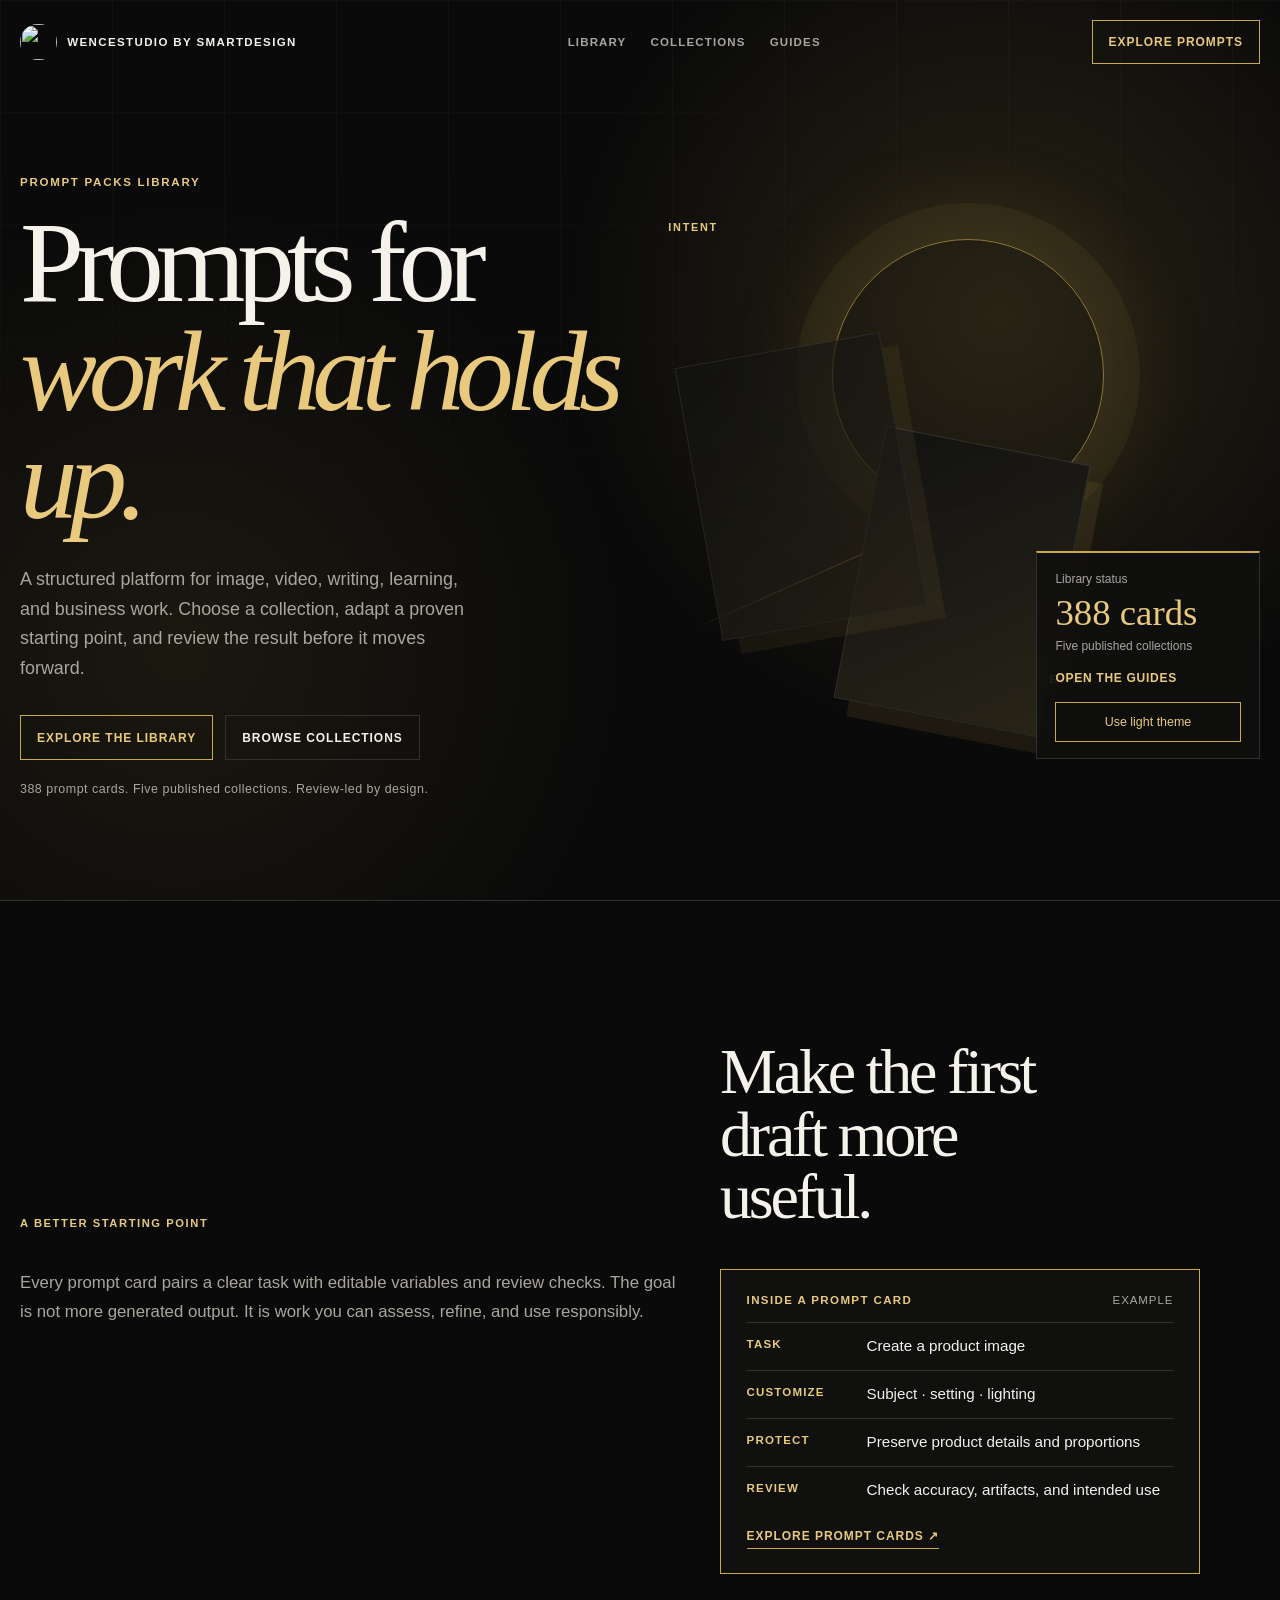
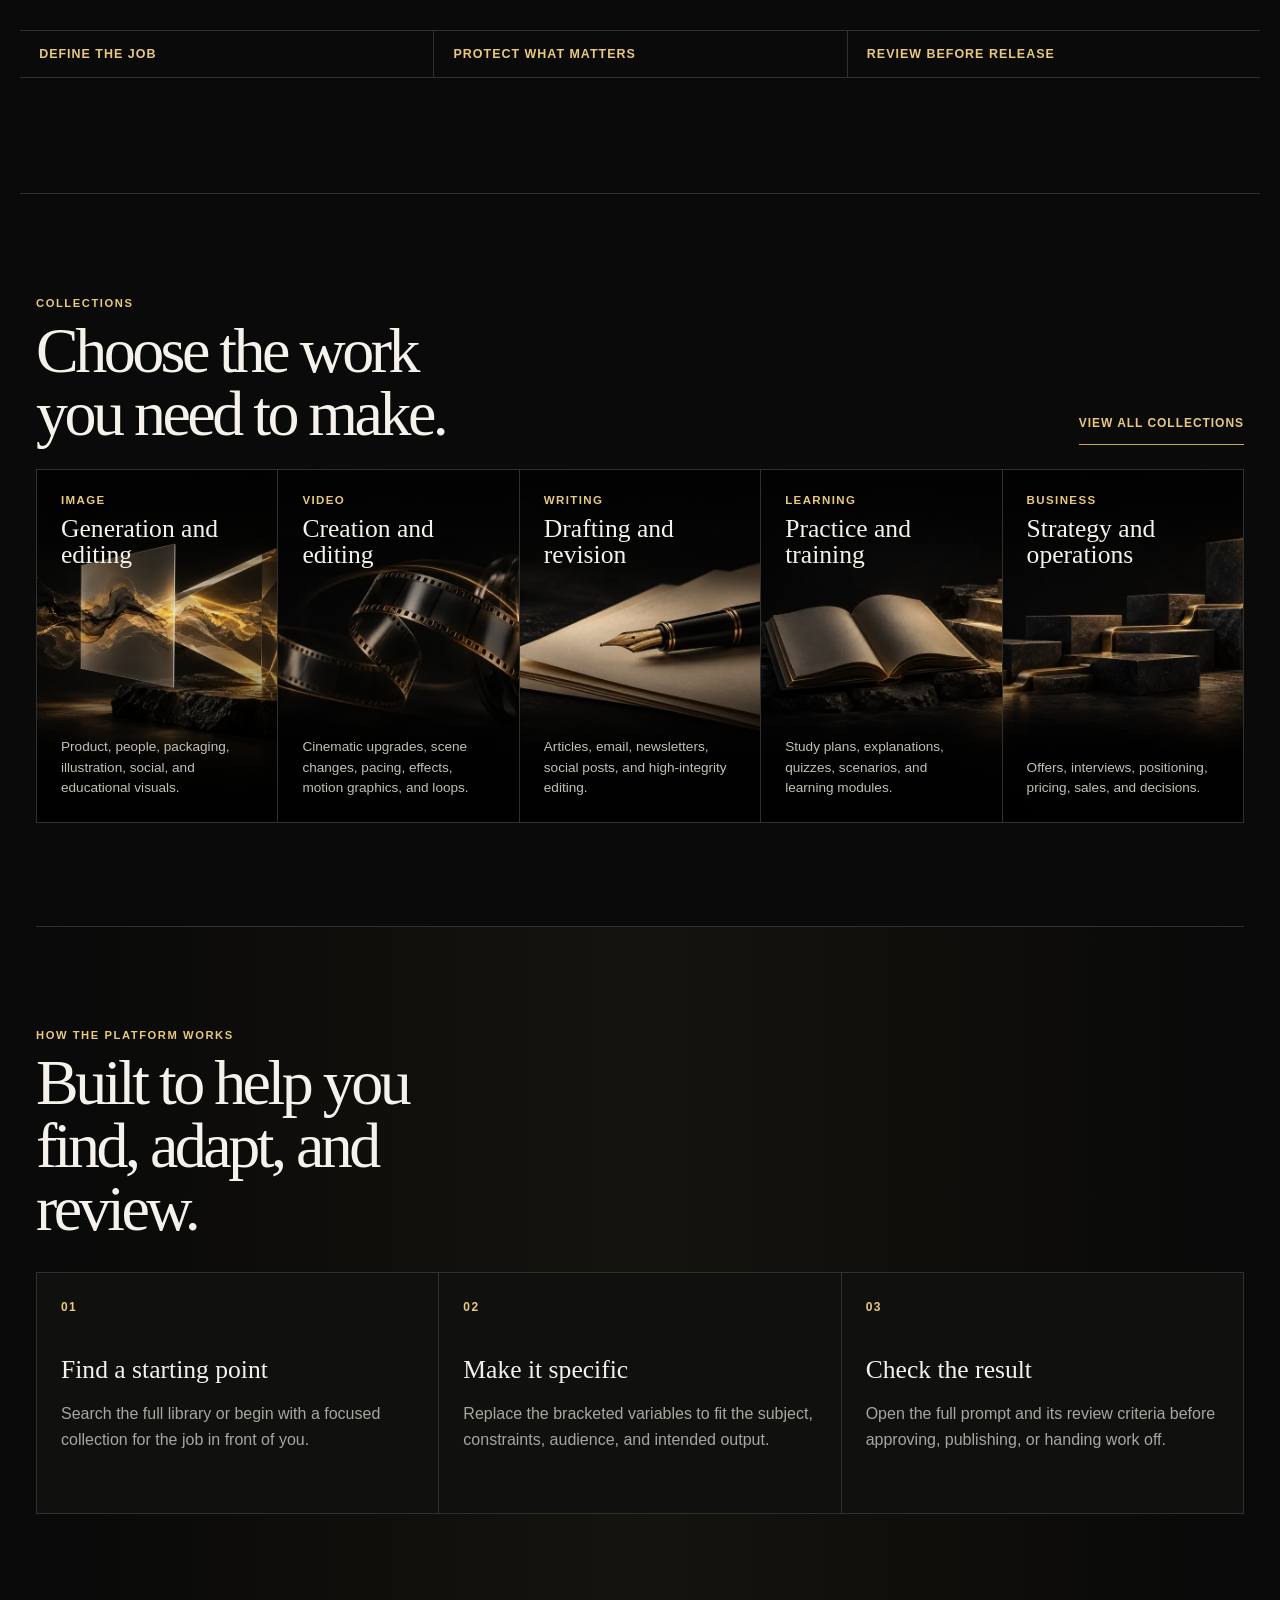
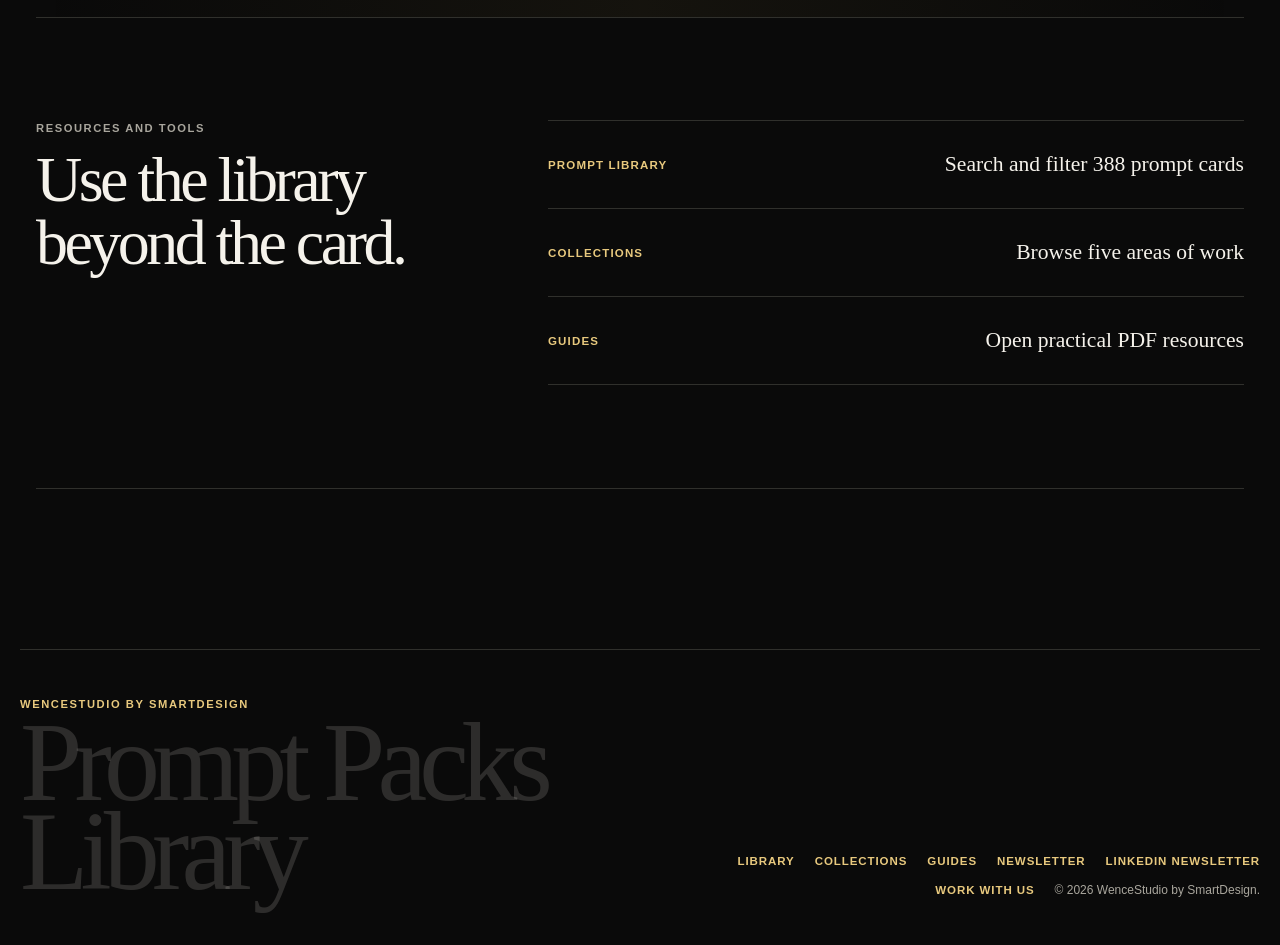
==== site/index.html @ 8d49963c "Add compact 'Inside a prompt card' preview to the homepage intro Co-Authored-By: Claude Sonnet 5.5 <" ====
<!doctype html>
<html lang="en">
  <head>
    <meta charset="utf-8">
    <meta name="viewport" content="width=device-width, initial-scale=1">
    <meta name="description" content="A structured, review-led prompt library for image, video, writing, learning, and business work.">
    <meta property="og:title" content="Prompt Packs Library | WenceStudio by SmartDesign">
    <meta property="og:description" content="A structured, review-led prompt library for image, video, writing, learning, and business work.">
    <meta property="og:image" content="https://wence412.github.io/Prompt-Packs-library/assets/images/wencestudio-logo.png">
    <meta property="og:type" content="website">
    <meta property="og:url" content="https://wence412.github.io/Prompt-Packs-library/">
    <title>Prompt Packs Library | WenceStudio by SmartDesign</title>
    <link rel="icon" type="image/png" href="assets/images/wencestudio-logo.png">
    <link rel="apple-touch-icon" href="assets/images/wencestudio-logo.png">
    <link rel="stylesheet" href="styles.css?v=20261023-card-preview">
  </head>
  <body class="landing-page">
    <a class="skip-link" href="#overview">Skip to platform overview</a>
    <header class="landing-header">
      <nav class="landing-nav" aria-label="Primary navigation">
        <a class="landing-brand" href="./"><img class="brand-logo" src="assets/images/wencestudio-logo.png" width="640" height="640" alt=""><span>WenceStudio by SmartDesign</span></a>
        <div class="landing-nav-links"><a href="library/">Library</a><a href="collections/">Collections</a><a href="guides/">Guides</a></div>
        <a class="landing-nav-cta" href="library/">Explore prompts</a>
      </nav>
      <div class="landing-hero">
        <div class="landing-hero-copy reveal">
          <p class="hero-kicker">Prompt Packs Library</p>
          <h1>Prompts for<br><em>work that holds up.</em></h1>
          <p class="lede">A structured platform for image, video, writing, learning, and business work. Choose a collection, adapt a proven starting point, and review the result before it moves forward.</p>
          <div class="landing-actions"><a class="landing-primary" href="library/">Explore the library</a><a class="landing-secondary" href="collections/">Browse collections</a></div>
          <p class="landing-proof">388 prompt cards. Five published collections. Review-led by design.</p>
        </div>
        <aside class="release-note landing-status reveal" aria-label="Library status"><span>Library status</span><strong>388 cards</strong><small>Five published collections</small><a class="landing-status-link" href="guides/">Open the guides</a><button class="theme-toggle" id="theme-toggle" type="button" aria-pressed="false">Use light theme</button></aside>
        <div class="landing-art" aria-hidden="true"><span class="art-label art-label-one">Intent</span><span class="art-label art-label-two">Review</span><span class="art-line"></span><span class="art-orb"></span><span class="art-card art-card-one"></span><span class="art-card art-card-two"></span></div>
      </div>
    </header>
    <main id="overview">
      <section class="landing-intro reveal" aria-labelledby="intro-heading"><p class="eyebrow">A better starting point</p><h2 id="intro-heading">Make the first draft more useful.</h2><p>Every prompt card pairs a clear task with editable variables and review checks. The goal is not more generated output. It is work you can assess, refine, and use responsibly.</p><aside class="prompt-card-preview" aria-label="Inside a prompt card, illustrative example"><p class="prompt-card-preview-label">Inside a prompt card <span>Example</span></p><dl><div><dt>Task</dt><dd>Create a product image</dd></div><div><dt>Customize</dt><dd>Subject · setting · lighting</dd></div><div><dt>Protect</dt><dd>Preserve product details and proportions</dd></div><div><dt>Review</dt><dd>Check accuracy, artifacts, and intended use</dd></div></dl><a class="text-link" href="library/">Explore prompt cards <span aria-hidden="true">↗</span></a></aside><ul class="landing-principles"><li>Define the job</li><li>Protect what matters</li><li>Review before release</li></ul></section>
      <section class="platform-section reveal" aria-labelledby="categories-heading"><div class="section-heading"><div><p class="eyebrow">Collections</p><h2 id="categories-heading">Choose the work you need to make.</h2></div><a class="text-link" href="collections/">View all collections</a></div><div class="domain-grid platform-domain-grid"><a class="domain-card has-photo photo-image" href="image/"><span>Image</span><strong>Generation and editing</strong><small>Product, people, packaging, illustration, social, and educational visuals.</small></a><a class="domain-card has-photo photo-video" href="video/"><span>Video</span><strong>Creation and editing</strong><small>Cinematic upgrades, scene changes, pacing, effects, motion graphics, and loops.</small></a><a class="domain-card has-photo photo-writing" href="writing/"><span>Writing</span><strong>Drafting and revision</strong><small>Articles, email, newsletters, social posts, and high-integrity editing.</small></a><a class="domain-card has-photo photo-learning" href="learning/"><span>Learning</span><strong>Practice and training</strong><small>Study plans, explanations, quizzes, scenarios, and learning modules.</small></a><a class="domain-card has-photo photo-business" href="business/"><span>Business</span><strong>Strategy and operations</strong><small>Offers, interviews, positioning, pricing, sales, and decisions.</small></a></div></section>
      <section class="platform-section platform-features reveal" aria-labelledby="features-heading"><p class="eyebrow">How the platform works</p><h2 id="features-heading">Built to help you find, adapt, and review.</h2><div class="platform-feature-grid"><article><span>01</span><h3>Find a starting point</h3><p>Search the full library or begin with a focused collection for the job in front of you.</p></article><article><span>02</span><h3>Make it specific</h3><p>Replace the bracketed variables to fit the subject, constraints, audience, and intended output.</p></article><article><span>03</span><h3>Check the result</h3><p>Open the full prompt and its review criteria before approving, publishing, or handing work off.</p></article></div></section>
      <section class="platform-section platform-tools reveal" aria-labelledby="tools-heading"><div><p class="eyebrow">Resources and tools</p><h2 id="tools-heading">Use the library beyond the card.</h2></div><div class="platform-tool-list"><a href="library/"><span>Prompt library</span><strong>Search and filter 388 prompt cards</strong></a><a href="collections/"><span>Collections</span><strong>Browse five areas of work</strong></a><a href="guides/"><span>Guides</span><strong>Open practical PDF resources</strong></a></div></section>
    </main>
    <footer class="landing-footer"><div><p class="eyebrow">WenceStudio by SmartDesign</p><h2>Prompt Packs Library</h2></div><div class="footer-links"><a href="library/">Library</a><a href="collections/">Collections</a><a href="guides/">Guides</a><a href="https://wencestudiochronicle.substack.com" target="_blank" rel="noopener">Newsletter</a><a href="https://www.linkedin.com/newsletters/wencestudio-chronicle-7396642749267140609/" target="_blank" rel="noopener">LinkedIn newsletter</a><a href="mailto:hello@wencestudio.com">Work with us</a><p>© 2026 WenceStudio by SmartDesign.</p></div></footer>
    <script src="landing.js?v=20261017-theme"></script>
  </body>
</html>
---- site/styles.css ----
:root {
  --ink: #0a0a0a;
  --surface: #121212;
  --line: #30302c;
  --paper: #f5f2eb;
  --muted: #a9a69d;
  --gold: #c9a84c;
  --gold-soft: #e8c97e;
  --serif: Georgia, 'Times New Roman', serif;
  --sans: Arial, Helvetica, sans-serif;
  --card: #10100f;
  --focus: #f6d98d;
}

body[data-theme='light'] {
  --ink: #f5f2eb;
  --surface: #ffffff;
  --card: #ffffff;
  --line: #cec9bd;
  --paper: #171714;
  --muted: #5f5c55;
  --gold: #8d6813;
  --gold-soft: #71510c;
  --focus: #7b5700;
}

* { box-sizing: border-box; }
html { scroll-behavior: smooth; }
body { margin: 0; background: var(--ink); color: var(--paper); font-family: var(--sans); transition: background .2s ease, color .2s ease; }
body::before { content: ''; position: fixed; inset: 0; pointer-events: none; opacity: .2; background-image: radial-gradient(circle at 20% 10%, #3a321d 0, transparent 26rem), radial-gradient(circle at 80% 80%, #1e1d19 0, transparent 32rem); }
body[data-theme='light']::before { opacity: .08; background-image: radial-gradient(circle at 20% 10%, #d7b75f 0, transparent 26rem), radial-gradient(circle at 80% 80%, #aaa391 0, transparent 32rem); }
.skip-link { position: absolute; left: 1rem; top: -4rem; z-index: 2; background: var(--gold); color: var(--ink); padding: .75rem 1rem; }
.skip-link:focus { top: 1rem; }
.site-header, main { position: relative; width: min(1240px, calc(100% - 2rem)); margin: auto; }
.site-header { padding: clamp(2rem, 4vw, 4.5rem) 0 3rem; border-bottom: 1px solid var(--line); }
.eyebrow, .card-meta, label span { margin: 0; color: var(--gold-soft); font-size: .7rem; font-weight: 700; letter-spacing: .14em; text-transform: uppercase; }
.brand-lockup { display: flex; align-items: center; gap: .75rem; margin-bottom: 1.5rem; }
.library-nav { display: flex; flex-wrap: wrap; gap: .35rem .85rem; margin: 0 0 clamp(2.5rem, 5vw, 4rem); padding-bottom: .75rem; border-bottom: 1px solid var(--line); }
.library-nav a, .library-nav span { min-height: 2.25rem; display: inline-flex; align-items: center; padding: .35rem 0; color: var(--muted); font-size: .72rem; font-weight: 700; letter-spacing: .1em; text-decoration: none; text-transform: uppercase; }
.library-nav a { color: var(--gold-soft); border-bottom: 1px solid transparent; }
.library-nav a:hover, .library-nav a[aria-current='page'] { border-color: var(--gold); color: var(--paper); }
.library-nav span { opacity: .65; }
.brand-logo { display: block; width: 3rem; height: 3rem; border-radius: 50%; object-fit: cover; flex: 0 0 auto; }
.site-header > .eyebrow { margin-bottom: 1.5rem; }
.hero { display: grid; grid-template-columns: minmax(0, 1fr) minmax(13rem, 14rem); gap: clamp(2rem, 5vw, 5rem); align-items: end; }
.hero-content { max-width: 59rem; }
.hero-kicker { margin: 0 0 1.25rem; color: var(--gold-soft); font-size: .72rem; font-weight: 700; letter-spacing: .15em; text-transform: uppercase; }
.hero-title { max-width: 100%; margin: 0 0 clamp(1.5rem, 2.5vw, 2.25rem); padding-bottom: .14em; font-family: var(--serif); font-size: clamp(3rem, 7vw, 6.5rem); font-weight: 400; letter-spacing: -.065em; line-height: 1.05; text-wrap: balance; }
.hero-title em { color: var(--gold-soft); font-style: italic; }
.hero-title--video em { display: block; }
.hero-links { display: flex; flex-wrap: wrap; align-items: center; gap: .45rem 1rem; max-width: 60rem; }
.hero-link-item { display: flex; align-items: center; min-width: 0; }
.hero-link-item + .hero-link-item::before { width: 1px; height: 1rem; margin-right: 1rem; background: var(--line); content: ''; flex: 0 0 1px; }
.hero-links a { display: inline-flex; min-height: 2.75rem; align-items: center; border-bottom: 1px solid var(--gold); color: var(--gold-soft); font-size: .8rem; font-weight: 700; letter-spacing: .08em; line-height: 1.5; padding: .5rem 0; text-decoration: none; text-transform: uppercase; text-underline-offset: 4px; transition: border-color .2s ease, color .2s ease; }
.hero-links a:hover { border-color: var(--focus); color: var(--focus); }
.hero-links a:focus-visible { outline: 2px solid var(--focus); outline-offset: 4px; }
.lede { max-width: 60ch; margin: 1.5rem 0 0; color: var(--muted); font-size: 1rem; line-height: 1.65; }
.release-note { align-self: end; border: 1px solid var(--line); border-top: 2px solid var(--gold); padding: 1.1rem 1.15rem 1rem; background: color-mix(in srgb, var(--card) 92%, transparent); }
.release-note span, .release-note small { display: block; color: var(--muted); font-size: .75rem; line-height: 1.4; }
.release-note strong { display: block; margin: .25rem 0; color: var(--gold-soft); font-family: var(--serif); font-size: 2.3rem; font-weight: 400; }
.theme-toggle { width: 100%; min-height: 2.5rem; margin-top: 1rem; border-color: var(--gold); color: var(--gold-soft); font-size: .78rem; }
main { padding: clamp(2.25rem, 5vw, 4rem) 0 5rem; }
.library-directory { border-bottom: 1px solid var(--line); padding-bottom: 2.25rem; margin-bottom: 2.25rem; }
.library-directory h2 { margin: .75rem 0 1.35rem; font-family: var(--serif); font-size: clamp(2rem, 4vw, 3rem); font-weight: 400; }
.domain-grid { display: grid; grid-template-columns: repeat(3, minmax(0, 1fr)); gap: 1px; background: var(--line); border: 1px solid var(--line); }
.domain-card { min-height: 13rem; display: flex; flex-direction: column; gap: .6rem; padding: 1.25rem; background: var(--card); color: var(--paper); text-decoration: none; transition: background .2s ease, transform .2s ease; }
.domain-card:hover { background: var(--surface); transform: translateY(-2px); }
.domain-card span { color: var(--gold-soft); font-size: .72rem; font-weight: 700; letter-spacing: .12em; text-transform: uppercase; }
.domain-card strong { font-family: var(--serif); font-size: 1.6rem; font-weight: 400; line-height: 1; }
.domain-card small { margin-top: auto; color: var(--muted); font-size: .85rem; line-height: 1.5; }
.domain-card.is-planned { opacity: .72; }
.controls { display: grid; grid-template-columns: minmax(14rem, 2fr) minmax(10rem, 1fr) minmax(8rem, 1fr) minmax(10rem, 1fr) auto; gap: .85rem; align-items: end; padding: 1rem; border: 1px solid var(--line); background: color-mix(in srgb, var(--surface) 72%, transparent); }
label { display: grid; gap: .5rem; }
label[hidden] { display: none; }
input, select, button { min-height: 2.8rem; border: 1px solid var(--line); border-radius: 0; font: inherit; }
input, select { width: 100%; background: var(--surface); color: var(--paper); padding: .6rem .75rem; }
input:focus-visible, select:focus-visible, button:focus-visible { outline: 3px solid var(--focus); outline-offset: 2px; }
button { padding: .6rem 1rem; background: transparent; color: var(--paper); cursor: pointer; transition: transform .2s ease, background .2s ease; }
button:hover { background: var(--gold); color: var(--ink); transform: translateY(-2px); }
button:active { transform: translateY(0) scale(.98); }
.library-head { display: flex; justify-content: space-between; gap: 2rem; align-items: baseline; margin: clamp(2.5rem, 5vw, 4.5rem) 0 1.25rem; padding-bottom: 1rem; border-bottom: 1px solid var(--line); }
.library-head p { margin: 0; }
#result-summary { font-family: var(--serif); font-size: 1.5rem; }
.review-note { max-width: 48ch; color: var(--muted); font-size: .86rem; line-height: 1.5; }
.cards { display: grid; grid-template-columns: repeat(auto-fit, minmax(min(100%, 21rem), 1fr)); gap: 1px; background: var(--line); border: 1px solid var(--line); }
.card { display: flex; min-height: 24rem; flex-direction: column; padding: 1.35rem; background: var(--card); transition: background .2s ease, transform .2s ease, box-shadow .2s ease; }
.card:hover { background: var(--surface); transform: translateY(-3px); box-shadow: 0 1rem 2rem rgba(0, 0, 0, .12); }
.card-header { padding-bottom: 1.15rem; border-bottom: 1px solid var(--line); }
.card-meta { display: flex; justify-content: space-between; gap: 1rem; }
.card-operation { color: var(--muted); }
.card h2 { margin: .85rem 0 0; font-family: var(--serif); font-size: clamp(1.65rem, 2.2vw, 2rem); font-weight: 400; letter-spacing: -.04em; line-height: 1.02; }
.card-collection { margin: 1.25rem 0 0; color: var(--gold-soft); font-size: .72rem; font-weight: 700; letter-spacing: .08em; text-transform: uppercase; }
.card-prompt { display: -webkit-box; overflow: hidden; margin: 1.25rem 0 1.5rem; color: var(--muted); font-size: .9rem; line-height: 1.6; -webkit-box-orient: vertical; -webkit-line-clamp: 5; }
.card-footer { display: flex; justify-content: space-between; gap: .75rem; align-items: center; margin-top: auto; padding-top: 1rem; border-top: 1px solid var(--line); }
.card-output { color: var(--muted); font-size: .72rem; }
.copy { min-height: 2.45rem; border-color: #65552c; color: var(--gold-soft); font-size: .78rem; font-weight: 700; letter-spacing: .04em; }
.empty { border: 1px solid var(--line); padding: 4rem 1rem; text-align: center; }
.empty p { font-family: var(--serif); font-size: 1.6rem; }
.toast { position: fixed; right: 1rem; bottom: 1rem; margin: 0; padding: .7rem .9rem; background: var(--paper); color: var(--ink); opacity: 0; transform: translateY(1rem); transition: opacity .2s, transform .2s; }
.toast.visible { opacity: 1; transform: translateY(0); }
details { margin-top: 1rem; color: var(--muted); font-size: .85rem; }
summary { cursor: pointer; color: var(--gold-soft); padding: .75rem 0 .1rem; font-weight: 700; }
details[open] { padding: .25rem .85rem .85rem; border: 1px solid var(--line); background: var(--surface); }
details[open] summary { padding-top: .35rem; }
summary:focus-visible, a:focus-visible { outline: 2px solid var(--gold-soft); outline-offset: 3px; }
details pre { white-space: pre-wrap; overflow-wrap: anywhere; font-size: .75rem; }
details button { display: block; margin: .5rem 0; }
a { color: var(--gold-soft); }
@media (max-width: 720px) { .site-header { padding-top: 2rem; } .hero, .controls, .domain-grid { grid-template-columns: 1fr; } .hero { gap: 2rem; } .hero-title { max-width: 12ch; } .hero-links { gap: .2rem 1rem; } .hero-link-item + .hero-link-item::before { display: none; } .release-note { max-width: none; } .library-head { display: grid; margin-top: 2.5rem; } .cards { grid-template-columns: 1fr; } .card { min-height: 22rem; } .card-footer { align-items: stretch; flex-direction: column; } .copy { width: 100%; } }

.card-visual { margin: 0 0 1.25rem; }
.card-visual img { display: block; width: 100%; height: 15rem; object-fit: contain; background: var(--surface); border: 1px solid var(--line); }
.card-visual figcaption { margin-top: .65rem; color: var(--muted); font-size: .73rem; line-height: 1.5; }
.card-visual figcaption p { margin: .25rem 0; overflow-wrap: anywhere; }
.card-visual figcaption p:first-child { color: var(--gold-soft); font-weight: 700; }
.card-resource { margin-top: 1.25rem; padding-top: 1rem; border-top: 1px solid var(--line); }
.card-resource h3 { font-size: .95rem; margin: 0 0 .5rem; color: var(--gold-soft); }
.card-resource p { font-size: .8rem; line-height: 1.5; color: var(--muted); }
.resource-button { display: inline-block; padding: .6rem .8rem; border: 1px solid var(--gold); text-decoration: none; font-size: .8rem; }
.resource-download { display: inline-block; margin: .5rem .65rem; font-size: .8rem; }
.resource-button:hover { background: var(--gold); color: var(--ink); }
@media (max-width: 1000px) and (min-width: 721px) { .controls { grid-template-columns: repeat(2, minmax(0, 1fr)); } }

.free-pdfs { margin-bottom: 2.25rem; border-bottom: 1px solid var(--line); padding-bottom: 2rem; }
.free-pdfs > h2 { font-family: var(--serif); font-size: clamp(2rem, 4vw, 3rem); font-weight: 400; margin: .8rem 0; }
.free-pdfs > p:not(.eyebrow) { color: var(--muted); max-width: 65ch; line-height: 1.6; }
.free-pdf-grid { display: grid; grid-template-columns: repeat(auto-fit, minmax(min(100%, 17rem), 1fr)); gap: 1rem; margin-top: 1.5rem; }
.free-pdf-card { border: 1px solid var(--line); padding: 1.25rem; background: var(--ink); }
.free-pdf-card h3 { color: var(--gold-soft); font-size: 1.1rem; margin-top: 0; }
.free-pdf-card p { color: var(--muted); font-size: .9rem; line-height: 1.6; }
.guide-details { margin-top: 1.25rem; border: 1px solid var(--line); padding: 0 1rem; }
.guide-details > summary { min-height: 3.1rem; display: flex; align-items: center; font-weight: 700; }
.guide-details[open] > summary { border-bottom: 1px solid var(--line); }
.more-results { display: flex; justify-content: center; padding-top: 1.5rem; }
.more-results button { min-width: 13rem; border-color: var(--gold); color: var(--gold-soft); }
@media (prefers-reduced-motion: reduce) { *, *::before, *::after { scroll-behavior: auto !important; transition-duration: .01ms !important; animation-duration: .01ms !important; } }

/* Landing page */
.landing-page { overflow-x: hidden; }
.landing-header { position: relative; min-height: 100svh; overflow: hidden; border-bottom: 1px solid var(--line); background: radial-gradient(circle at 78% 35%, color-mix(in srgb, var(--gold) 16%, transparent), transparent 27rem), radial-gradient(circle at 14% 72%, color-mix(in srgb, var(--gold) 9%, transparent), transparent 28rem), var(--ink); }
.landing-header::after { position: absolute; inset: 0; pointer-events: none; opacity: .45; background-image: linear-gradient(90deg, color-mix(in srgb, var(--line) 45%, transparent) 1px, transparent 1px), linear-gradient(color-mix(in srgb, var(--line) 35%, transparent) 1px, transparent 1px); background-size: 7rem 7rem; content: ''; mask-image: linear-gradient(to bottom, #000, transparent 80%); }
.landing-nav { position: fixed; z-index: 5; top: 0; left: 50%; width: min(1240px, calc(100% - 2rem)); min-height: 5.25rem; display: flex; align-items: center; justify-content: space-between; gap: 1rem; transform: translateX(-50%); transition: background .25s ease, border-color .25s ease, min-height .25s ease; }
.landing-nav.is-scrolled { min-height: 4.25rem; padding: 0 1rem; border: 1px solid var(--line); border-top: 0; background: color-mix(in srgb, var(--ink) 92%, transparent); backdrop-filter: blur(16px); }
.landing-brand { display: inline-flex; align-items: center; gap: .65rem; color: var(--paper); font-size: .72rem; font-weight: 700; letter-spacing: .12em; text-decoration: none; text-transform: uppercase; }
.landing-brand .brand-logo { width: 2.3rem; height: 2.3rem; }
.landing-nav-links { display: flex; gap: 1.5rem; }
.landing-nav-links a { color: var(--muted); font-size: .72rem; font-weight: 700; letter-spacing: .1em; text-decoration: none; text-transform: uppercase; }
.landing-nav-links a:hover { color: var(--gold-soft); }
.landing-nav-cta, .landing-primary, .landing-secondary { display: inline-flex; min-height: 2.8rem; align-items: center; justify-content: center; padding: .65rem 1rem; border: 1px solid var(--gold); color: var(--gold-soft); font-size: .75rem; font-weight: 700; letter-spacing: .08em; text-decoration: none; text-transform: uppercase; transition: background .2s ease, color .2s ease, transform .2s ease; }
.landing-nav-cta:hover, .landing-primary:hover { background: var(--gold-soft); color: var(--ink); transform: translateY(-2px); }
.landing-secondary { border-color: var(--line); color: var(--paper); }
.landing-secondary:hover { border-color: var(--gold); color: var(--gold-soft); }
.landing-hero { position: relative; z-index: 1; width: min(1240px, calc(100% - 2rem)); min-height: 100svh; display: grid; grid-template-columns: minmax(0, 1fr) minmax(13rem, 14rem); gap: 2rem; align-items: center; margin: auto; padding: 8.5rem 0 4rem; }
.landing-hero-copy { position: relative; z-index: 1; max-width: 58rem; }
.landing-hero h1 { max-width: 11ch; margin: 0; font-family: var(--serif); font-size: clamp(4rem, 9vw, 8.5rem); font-weight: 400; letter-spacing: -.07em; line-height: .94; text-wrap: balance; }
.landing-hero h1 em { color: var(--gold-soft); font-style: italic; }
.landing-hero .lede { max-width: 47ch; margin-top: 2rem; font-size: clamp(1rem, 1.4vw, 1.15rem); }
.landing-actions { display: flex; flex-wrap: wrap; gap: .75rem; margin-top: 2rem; }
.landing-proof { margin: 1.35rem 0 0; color: var(--muted); font-size: .78rem; letter-spacing: .04em; }
.landing-status { position: relative; z-index: 2; align-self: end; margin-bottom: clamp(1rem, 6vw, 5rem); }
.landing-art { position: absolute; z-index: 0; top: 18%; right: 10%; width: min(42vw, 35rem); height: 66%; pointer-events: none; }
.art-orb { position: absolute; top: 13%; right: 6%; width: min(22vw, 17rem); aspect-ratio: 1; border: 1px solid color-mix(in srgb, var(--gold) 65%, transparent); border-radius: 50%; box-shadow: 0 0 0 2.25rem color-mix(in srgb, var(--gold) 6%, transparent), 0 0 7rem color-mix(in srgb, var(--gold) 18%, transparent); }
.art-card { position: absolute; width: min(17vw, 13rem); aspect-ratio: 3 / 4; border: 1px solid var(--line); background: linear-gradient(145deg, color-mix(in srgb, var(--surface) 95%, transparent), color-mix(in srgb, var(--gold) 13%, var(--card))); box-shadow: 1rem 1rem 0 color-mix(in srgb, var(--gold) 10%, transparent); }
.art-card-one { right: 13%; bottom: 6%; transform: rotate(11deg); }
.art-card-two { right: 43%; bottom: 22%; transform: rotate(-10deg); opacity: .72; }
.art-line { position: absolute; top: 49%; right: 9%; width: 80%; height: 1px; background: linear-gradient(90deg, transparent, var(--gold), transparent); transform: rotate(-24deg); transform-origin: right; }
.art-label { position: absolute; color: var(--gold-soft); font-size: .68rem; font-weight: 700; letter-spacing: .16em; text-transform: uppercase; }
.art-label-one { top: 10%; left: 13%; }.art-label-two { right: 8%; bottom: 12%; }
.reveal { opacity: 0; transform: translateY(1.5rem); transition: opacity .7s ease, transform .7s cubic-bezier(.22, 1, .36, 1); }
.reveal.is-visible { opacity: 1; transform: translateY(0); }
.landing-page main { padding-top: clamp(5rem, 10vw, 9rem); }
.landing-intro { display: grid; grid-template-columns: minmax(0, 1.1fr) minmax(18rem, .9fr); gap: 2.5rem; align-items: end; padding-bottom: clamp(5rem, 9vw, 8rem); border-bottom: 1px solid var(--line); }
.landing-intro h2 { max-width: 12ch; margin: .75rem 0 0; font-family: var(--serif); font-size: clamp(2.75rem, 5vw, 5rem); font-weight: 400; letter-spacing: -.05em; line-height: .98; }
.landing-intro > p:not(.eyebrow) { margin: 0; color: var(--muted); font-size: 1.05rem; line-height: 1.7; }
.landing-principles { grid-column: 1 / -1; display: flex; flex-wrap: wrap; gap: 0; margin: 1rem 0 0; padding: 0; list-style: none; border-top: 1px solid var(--line); border-bottom: 1px solid var(--line); }
.landing-principles li { flex: 1 1 14rem; padding: 1rem 1.2rem; color: var(--gold-soft); font-size: .78rem; font-weight: 700; letter-spacing: .08em; text-transform: uppercase; }
.landing-principles li + li { border-left: 1px solid var(--line); }
.landing-page .library-directory { padding-top: 0; }
.landing-page .domain-grid { grid-template-columns: repeat(5, minmax(0, 1fr)); }
.landing-page .domain-card { min-height: 22rem; padding: 1.5rem; }
.landing-page .domain-card:first-child { border-color: var(--gold-soft); background: var(--gold-soft); color: #0a0a0a; }
.landing-page .domain-card:first-child span, .landing-page .domain-card:first-child small { color: color-mix(in srgb, #0a0a0a 70%, transparent); }
.landing-page .domain-card:first-child:hover { background: #f6d98d; }
.landing-page .free-pdfs { margin-top: 4rem; }
.landing-footer { width: min(1240px, calc(100% - 2rem)); display: flex; align-items: end; justify-content: space-between; gap: 2rem; margin: 5rem auto 0; padding: 3rem 0; border-top: 1px solid var(--line); }
.landing-footer h2 { margin: .5rem 0 0; color: color-mix(in srgb, var(--paper) 15%, transparent); font-family: var(--serif); font-size: clamp(3rem, 9vw, 7rem); font-weight: 400; letter-spacing: -.07em; line-height: .8; }
.landing-footer > p { max-width: 25ch; margin: 0; color: var(--muted); font-size: .78rem; line-height: 1.5; text-align: right; }
@media (max-width: 900px) { .landing-page .domain-grid { grid-template-columns: repeat(2, minmax(0, 1fr)); } .landing-art { right: -5%; width: 55vw; opacity: .7; } }
@media (max-width: 720px) { .landing-nav { min-height: 4.25rem; } .landing-nav-links { display: none; } .landing-brand span { font-size: .62rem; } .landing-nav-cta { min-height: 2.4rem; padding: .5rem .7rem; font-size: .65rem; } .landing-hero { grid-template-columns: 1fr; min-height: auto; padding: 8rem 0 4rem; } .landing-hero h1 { max-width: 9ch; font-size: clamp(3.6rem, 17vw, 5.5rem); } .landing-status { width: 100%; margin: 1rem 0 0; } .landing-art { top: 10%; right: -20%; width: 90vw; height: 45%; opacity: .35; } .landing-intro { grid-template-columns: 1fr; gap: 1.25rem; } .landing-principles li + li { border-left: 0; border-top: 1px solid var(--line); } .landing-page .domain-grid { grid-template-columns: 1fr; } .landing-page .domain-card { min-height: 15rem; } .landing-footer { align-items: start; flex-direction: column; } .landing-footer > p { text-align: left; } }


/* Platform navigation and standalone overview pages */
.platform-nav { display: flex; flex-wrap: wrap; gap: .35rem 1.1rem; margin: 0 0 clamp(2rem, 4vw, 3.5rem); padding: .8rem 0; border-top: 1px solid var(--line); border-bottom: 1px solid var(--line); }
.platform-nav a { min-height: 2rem; display: inline-flex; align-items: center; color: var(--muted); font-size: .72rem; font-weight: 700; letter-spacing: .1em; text-decoration: none; text-transform: uppercase; }
.platform-nav a:hover, .platform-nav a[aria-current='page'] { color: var(--gold-soft); }
.platform-page-header { padding-bottom: clamp(2.5rem, 5vw, 4rem); }
.simple-page-hero { max-width: 60rem; }
.simple-page-hero h1 { max-width: 14ch; margin: 0; font-family: var(--serif); font-size: clamp(3.5rem, 7vw, 6.5rem); font-weight: 400; letter-spacing: -.065em; line-height: .98; }
.simple-page-hero h1 em { color: var(--gold-soft); font-style: italic; }
.landing-status-link { display: inline-flex; margin-top: 1rem; color: var(--gold-soft); font-size: .75rem; font-weight: 700; letter-spacing: .06em; text-decoration: none; text-transform: uppercase; }
.landing-status-link:hover { color: var(--focus); }
.platform-section { position: relative; width: min(1240px, calc(100% - 2rem)); margin: 0 auto; padding: clamp(4rem, 8vw, 7rem) 0; border-bottom: 1px solid var(--line); }
.section-heading { display: flex; justify-content: space-between; gap: 2rem; align-items: end; margin-bottom: 1.5rem; }
.section-heading h2, .platform-section > h2, .platform-tools h2 { max-width: 14ch; margin: .7rem 0 0; font-family: var(--serif); font-size: clamp(2.5rem, 5vw, 4.75rem); font-weight: 400; letter-spacing: -.055em; line-height: .98; }
.text-link { min-height: 2.75rem; display: inline-flex; align-items: center; border-bottom: 1px solid var(--gold); color: var(--gold-soft); font-size: .75rem; font-weight: 700; letter-spacing: .08em; text-decoration: none; text-transform: uppercase; }
.platform-domain-grid { grid-template-columns: repeat(5, minmax(0, 1fr)); }
.platform-features { background: linear-gradient(90deg, transparent, color-mix(in srgb, var(--gold) 6%, transparent), transparent); }
.platform-feature-grid { display: grid; grid-template-columns: repeat(3, minmax(0, 1fr)); gap: 1px; margin-top: 2rem; background: var(--line); border: 1px solid var(--line); }
.platform-feature-grid article { min-height: 15rem; padding: 1.5rem; background: var(--card); }
.platform-feature-grid span { color: var(--gold-soft); font-size: .75rem; font-weight: 700; letter-spacing: .12em; }
.platform-feature-grid h3 { margin: 2.5rem 0 .7rem; font-family: var(--serif); font-size: 1.6rem; font-weight: 400; }
.platform-feature-grid p, .platform-tools p { color: var(--muted); line-height: 1.6; }
.platform-tools { display: grid; grid-template-columns: minmax(0, .8fr) minmax(22rem, 1.2fr); gap: 3rem; align-items: start; }
.platform-tool-list { border-top: 1px solid var(--line); }
.platform-tool-list a { min-height: 5.5rem; display: flex; justify-content: space-between; gap: 1rem; align-items: center; padding: 1rem 0; border-bottom: 1px solid var(--line); color: var(--paper); text-decoration: none; }
.platform-tool-list span { color: var(--gold-soft); font-size: .72rem; font-weight: 700; letter-spacing: .1em; text-transform: uppercase; }
.platform-tool-list strong { font-family: var(--serif); font-size: 1.35rem; font-weight: 400; text-align: right; }
.platform-tool-list a:hover strong { color: var(--gold-soft); }
.footer-links { display: flex; flex-wrap: wrap; justify-content: end; gap: 1rem 1.25rem; align-items: center; }
.footer-links a { font-size: .72rem; font-weight: 700; letter-spacing: .08em; text-decoration: none; text-transform: uppercase; }
.footer-links p { margin: 0; color: var(--muted); font-size: .75rem; }
.collection-grid { grid-template-columns: repeat(3, minmax(0, 1fr)); }
.collection-grid .domain-card { min-height: 19rem; }
.guide-page-grid { width: min(1240px, calc(100% - 2rem)); display: grid; grid-template-columns: repeat(3, minmax(0, 1fr)); gap: 1px; margin: clamp(4rem, 8vw, 7rem) auto; background: var(--line); border: 1px solid var(--line); }
.guide-page-grid .free-pdf-card { min-height: 22rem; display: flex; flex-direction: column; padding: 1.5rem; background: var(--card); }
.guide-page-grid .free-pdf-card h2 { margin: .8rem 0; color: var(--paper); font-family: var(--serif); font-size: 1.7rem; font-weight: 400; line-height: 1.05; }
.guide-page-grid .free-pdf-card p:not(.eyebrow) { color: var(--muted); line-height: 1.6; }
.guide-page-grid .free-pdf-card > div { margin-top: auto; }
.guides-library-cta { width: min(1240px, calc(100% - 2rem)); margin: 0 auto 5rem; }
.page-footer { width: min(1240px, calc(100% - 2rem)); display: flex; justify-content: space-between; gap: 1rem; margin: 4rem auto 0; padding: 2rem 0; border-top: 1px solid var(--line); color: var(--muted); font-size: .8rem; }
.page-footer a { color: var(--gold-soft); font-weight: 700; text-decoration: none; }
.page-footer p { margin: 0; }
@media (max-width: 900px) { .platform-domain-grid { grid-template-columns: repeat(2, minmax(0, 1fr)); } .platform-tools { grid-template-columns: 1fr; gap: 2rem; } .collection-grid, .guide-page-grid { grid-template-columns: repeat(2, minmax(0, 1fr)); } }
@media (max-width: 720px) { .platform-nav { gap: .2rem 1rem; margin-bottom: 2rem; } .section-heading, .platform-tools { display: block; } .section-heading .text-link { margin-top: 1.5rem; } .platform-domain-grid, .collection-grid, .guide-page-grid, .platform-feature-grid { grid-template-columns: 1fr; } .platform-tool-list a { align-items: start; flex-direction: column; } .platform-tool-list strong { text-align: left; } .footer-links { justify-content: start; } .page-footer { align-items: start; flex-direction: column; } }

.guides-newsletter { width: min(1240px, calc(100% - 2rem)); margin: -3rem auto 4rem; color: var(--muted); font-size: .9rem; }
.guides-newsletter a { color: var(--gold-soft); font-weight: 700; }
.page-footer .footer-contact { display: flex; flex-wrap: wrap; gap: .5rem 1.25rem; }

/* Collection cards: decorative photo backgrounds (CSS only, not announced by screen readers) */
.collection-grid .domain-card.has-photo { position: relative; isolation: isolate; overflow: hidden; background: #0a0a0a; color: #f5f2eb; }
.collection-grid .domain-card.has-photo::before, .collection-grid .domain-card.has-photo::after { content: ""; position: absolute; inset: 0; z-index: -1; pointer-events: none; }
.collection-grid .domain-card.has-photo::before { background-color: #0a0a0a; background-repeat: no-repeat; background-size: cover; background-position: var(--photo-pos, 50% 50%); }
.collection-grid .domain-card.has-photo::after { background: linear-gradient(180deg, rgba(0,0,0,.62) 0%, rgba(0,0,0,.12) 38%, rgba(0,0,0,.5) 66%, rgba(0,0,0,.9) 100%); }
.collection-grid .domain-card.has-photo:hover { background: #0a0a0a; }
.collection-grid .domain-card.has-photo span { color: #e8c97e; }
.collection-grid .domain-card.has-photo strong { color: #f5f2eb; }
.collection-grid .domain-card.has-photo small { color: #a9a69d; }
.collection-grid .domain-card.has-photo:focus-visible { outline: 3px solid var(--focus); outline-offset: 3px; }
.photo-image { --photo-pos: 62% 52%; }
.photo-image::before { background-image: url("assets/images/collection-image-glass-prism-gold-light.webp"); }
.photo-video { --photo-pos: 58% 50%; }
.photo-video::before { background-image: url("assets/images/collection-video-film-strip-reel.webp"); }
.photo-writing { --photo-pos: 72% 62%; }
.photo-writing::before { background-image: url("assets/images/collection-writing-fountain-pen-manuscript.webp"); }
.photo-learning { --photo-pos: 52% 58%; }
.photo-learning::before { background-image: url("assets/images/collection-learning-open-book-lit-steps.webp"); }
.photo-business { --photo-pos: 70% 68%; }
.photo-business::before { background-image: url("assets/images/collection-business-blocks-brass-pathway.webp"); }
@media (max-width: 900px) { .photo-image { --photo-pos: 66% 52%; } .photo-writing { --photo-pos: 74% 62%; } .photo-business { --photo-pos: 72% 66%; } }
@media (max-width: 720px) { .photo-image { --photo-pos: 70% 52%; } .photo-video { --photo-pos: 62% 50%; } .photo-writing { --photo-pos: 78% 62%; } .photo-learning { --photo-pos: 46% 58%; } .photo-business { --photo-pos: 78% 66%; } }
@media (prefers-reduced-motion: reduce) { .collection-grid .domain-card.has-photo { transition: none; } .collection-grid .domain-card.has-photo:hover { transform: none; } }
@media (min-width: 721px) { .collection-grid .photo-business { grid-column: span 2; --photo-pos: 62% 58%; } }

/* Guide cards: decorative photo backgrounds (CSS only, not announced by screen readers) */
.guide-page-grid .free-pdf-card.has-photo { position: relative; isolation: isolate; overflow: hidden; background: #0a0a0a; }
.guide-page-grid .free-pdf-card.has-photo::before, .guide-page-grid .free-pdf-card.has-photo::after { content: ""; position: absolute; inset: 0; z-index: -1; pointer-events: none; }
.guide-page-grid .free-pdf-card.has-photo::before { background-color: #0a0a0a; background-repeat: no-repeat; background-size: cover; background-position: var(--photo-pos, 50% 50%); }
.guide-page-grid .free-pdf-card.has-photo::after { background: linear-gradient(180deg, rgba(0,0,0,.78) 0%, rgba(0,0,0,.66) 45%, rgba(0,0,0,.62) 70%, rgba(0,0,0,.9) 100%); }
.guide-page-grid .free-pdf-card.has-photo .eyebrow { color: #e8c97e; }
.guide-page-grid .free-pdf-card.has-photo h2 { color: #f5f2eb; }
.guide-page-grid .free-pdf-card.has-photo p:not(.eyebrow) { color: #bdb9af; }
.guide-page-grid .free-pdf-card.has-photo .resource-button { color: #e8c97e; border-color: #c9a84c; background: rgba(0,0,0,.55); }
.guide-page-grid .free-pdf-card.has-photo .resource-button:hover { background: #c9a84c; color: #0a0a0a; }
.guide-page-grid .free-pdf-card.has-photo .resource-download { color: #e8c97e; }
.guide-page-grid .free-pdf-card.has-photo a:focus-visible { outline: 3px solid var(--focus); outline-offset: 3px; }
.gphoto-image-editing { --photo-pos: 68% 60%; }
.gphoto-image-editing::before { background-image: url("assets/images/guide-image-editing-prompts-glass-plates-ivory-fabric.webp"); }
.gphoto-presence-universal { --photo-pos: 80% 60%; }
.gphoto-presence-universal::before { background-image: url("assets/images/guide-presence-universal-prompt-stone-sphere-glass-brass-disc.webp"); }
.gphoto-presence-visual { --photo-pos: 82% 60%; }
.gphoto-presence-visual::before { background-image: url("assets/images/guide-presence-by-design-tailoring-mannequin-ivory-black-fabric.webp"); }
.gphoto-copilot-prompting { --photo-pos: 78% 60%; }
.gphoto-copilot-prompting::before { background-image: url("assets/images/guide-copilot-prompting-dark-laptop-workspace-brass-pen.webp"); }
.gphoto-copilot-workflow { --photo-pos: 60% 60%; }
.gphoto-copilot-workflow::before { background-image: url("assets/images/guide-copilot-workflow-three-document-trays-brass-ribbon.webp"); }
.gphoto-adhd-planner { --photo-pos: 75% 60%; }
.gphoto-adhd-planner::before { background-image: url("assets/images/guide-adhd-focus-planner-open-notebook-brass-pebbles.webp"); }
@media (max-width: 720px) { .gphoto-image-editing { --photo-pos: 72% 60%; } .gphoto-presence-universal { --photo-pos: 84% 60%; } .gphoto-presence-visual { --photo-pos: 86% 60%; } .gphoto-copilot-prompting { --photo-pos: 82% 60%; } .gphoto-copilot-workflow { --photo-pos: 64% 60%; } .gphoto-adhd-planner { --photo-pos: 80% 60%; } }

/* Homepage collection cards: decorative photo backgrounds (CSS only, not announced by screen readers).
   Reuses the .photo-* image and position variables defined for the Collections page. */
.landing-page .platform-domain-grid .domain-card.has-photo { position: relative; isolation: isolate; overflow: hidden; border-color: transparent; background: #0a0a0a; color: #f5f2eb; }
.landing-page .platform-domain-grid .domain-card.has-photo::before, .landing-page .platform-domain-grid .domain-card.has-photo::after { content: ""; position: absolute; inset: 0; z-index: -1; pointer-events: none; }
.landing-page .platform-domain-grid .domain-card.has-photo::before { background-color: #0a0a0a; background-repeat: no-repeat; background-size: cover; background-position: var(--photo-pos, 50% 50%); transition: transform .5s ease; }
.landing-page .platform-domain-grid .domain-card.has-photo::after { background: linear-gradient(180deg, rgba(0,0,0,.82) 0%, rgba(0,0,0,.4) 22%, rgba(0,0,0,.05) 42%, rgba(0,0,0,.35) 60%, rgba(0,0,0,.86) 80%, rgba(0,0,0,.94) 100%); }
.landing-page .platform-domain-grid .domain-card.has-photo:hover { background: #0a0a0a; }
.landing-page .platform-domain-grid .domain-card.has-photo:hover::before { transform: scale(1.05); }
.landing-page .platform-domain-grid .domain-card.has-photo span { color: #e8c97e; }
.landing-page .platform-domain-grid .domain-card.has-photo strong { color: #f5f2eb; }
.landing-page .platform-domain-grid .domain-card.has-photo small { color: #c4c0b6; }
.landing-page .platform-domain-grid .domain-card.has-photo:focus-visible { outline: 3px solid var(--focus); outline-offset: 3px; }
.landing-page .platform-domain-grid .photo-image { --photo-pos: 66% 50%; }
.landing-page .platform-domain-grid .photo-video { --photo-pos: 62% 50%; }
.landing-page .platform-domain-grid .photo-writing { --photo-pos: 60% 55%; }
.landing-page .platform-domain-grid .photo-learning { --photo-pos: 52% 55%; }
.landing-page .platform-domain-grid .photo-business { --photo-pos: 72% 55%; }
@media (max-width: 720px) { .landing-page .platform-domain-grid .domain-card.has-photo { min-height: 15rem; } .landing-page .platform-domain-grid .photo-image { --photo-pos: 70% 50%; } .landing-page .platform-domain-grid .photo-writing { --photo-pos: 68% 55%; } .landing-page .platform-domain-grid .photo-business { --photo-pos: 70% 60%; } }
@media (prefers-reduced-motion: reduce) { .landing-page .platform-domain-grid .domain-card.has-photo, .landing-page .platform-domain-grid .domain-card.has-photo::before { transition: none; } .landing-page .platform-domain-grid .domain-card.has-photo:hover { transform: none; } .landing-page .platform-domain-grid .domain-card.has-photo:hover::before { transform: none; } }
@media (min-width: 721px) and (max-width: 900px) { .landing-page .platform-domain-grid .photo-business { grid-column: span 2; --photo-pos: 62% 58%; } }

/* Homepage intro: compact "Inside a prompt card" preview */
.prompt-card-preview { align-self: start; max-width: 30rem; padding: 1.5rem 1.6rem; background: var(--card); border: 1px solid var(--gold); }
.prompt-card-preview-label { display: flex; justify-content: space-between; align-items: baseline; margin: 0 0 1rem; color: var(--gold-soft); font-size: .72rem; font-weight: 700; letter-spacing: .12em; text-transform: uppercase; }
.prompt-card-preview-label span { color: var(--muted); font-weight: 400; letter-spacing: .08em; }
.prompt-card-preview dl { margin: 0; }
.prompt-card-preview dl > div { display: grid; grid-template-columns: 6.5rem minmax(0, 1fr); gap: 1rem; padding: .75rem 0; border-top: 1px solid var(--line); }
.prompt-card-preview dt { color: var(--gold-soft); font-size: .72rem; font-weight: 700; letter-spacing: .1em; text-transform: uppercase; line-height: 1.6; }
.prompt-card-preview dd { margin: 0; color: var(--paper); font-size: .95rem; line-height: 1.5; }
.prompt-card-preview .text-link { display: inline-block; margin-top: 1rem; }
@media (max-width: 720px) { .prompt-card-preview { max-width: none; padding: 1.25rem; } .prompt-card-preview dl > div { grid-template-columns: 5.5rem minmax(0, 1fr); gap: .75rem; } }
.landing-intro > p:not(.eyebrow):not(.prompt-card-preview-label) { align-self: start; }
.prompt-card-preview .text-link { min-height: 0; padding-bottom: .3rem; }
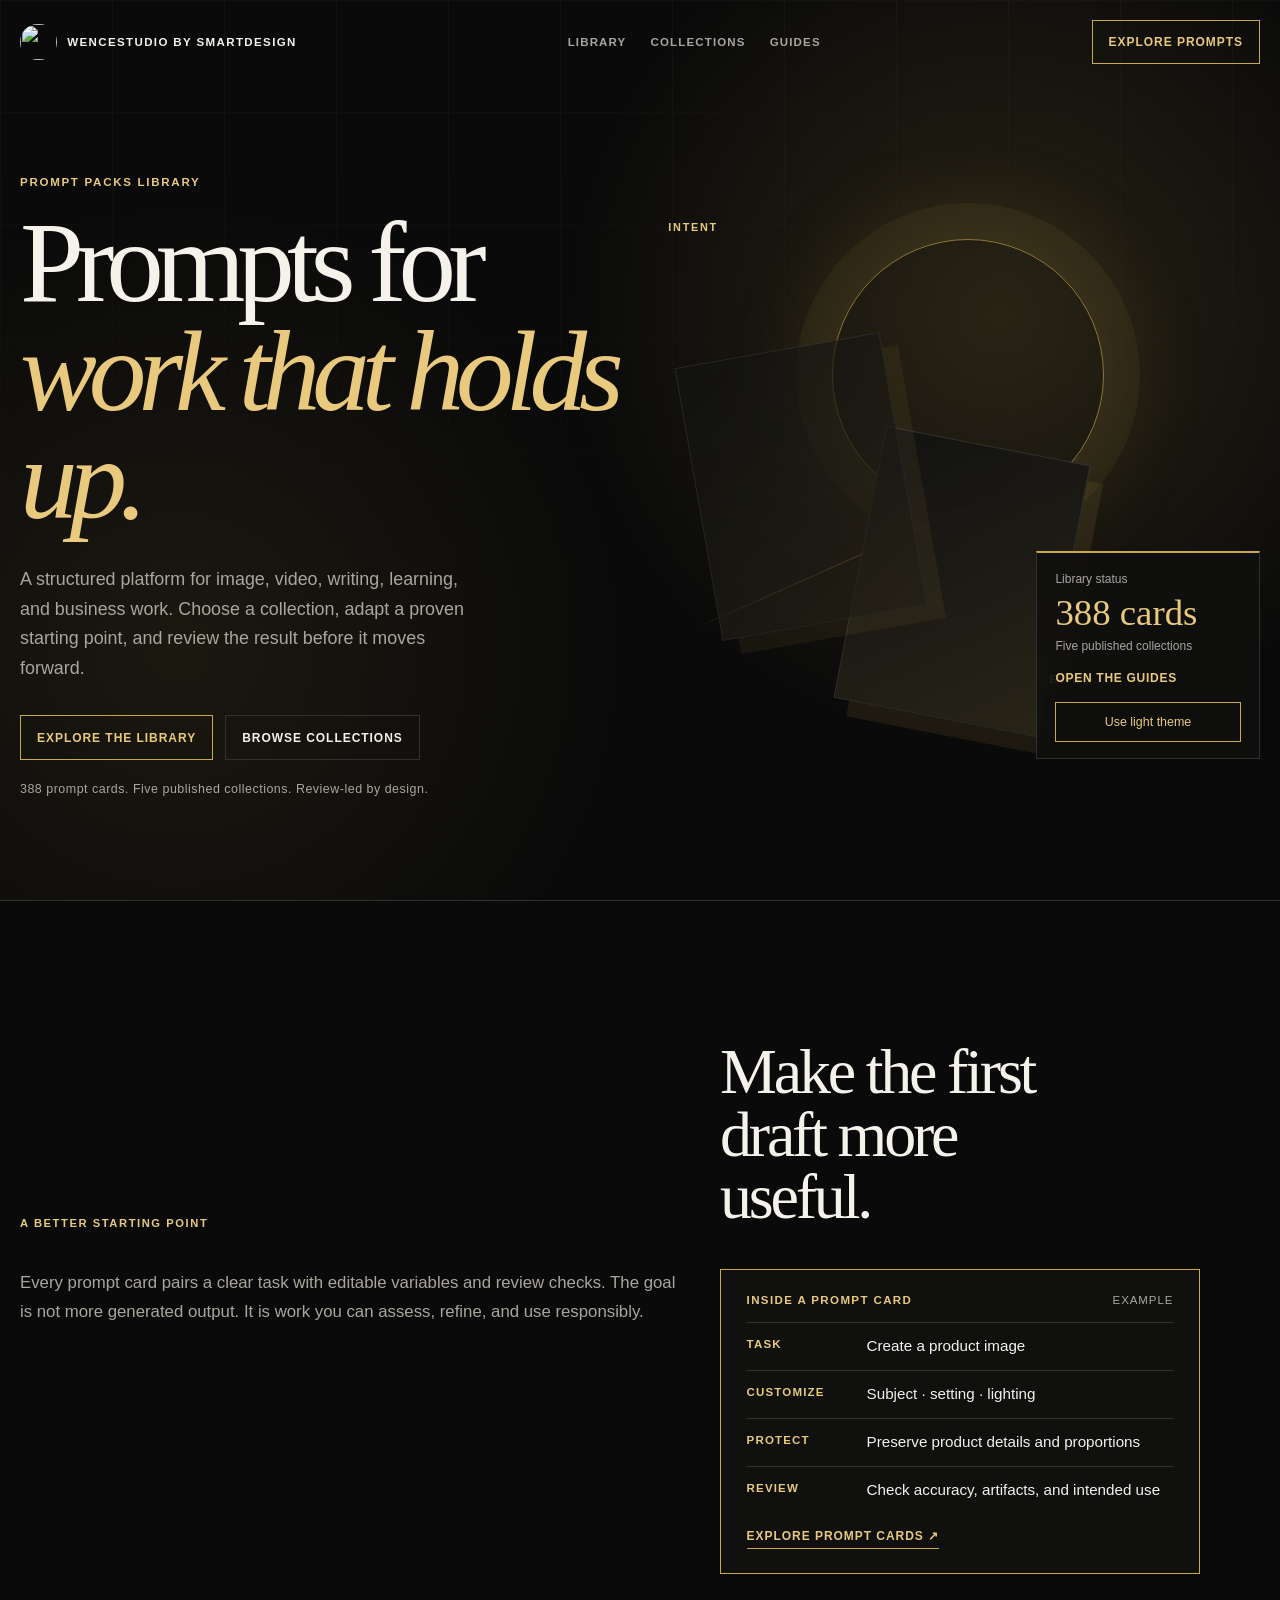
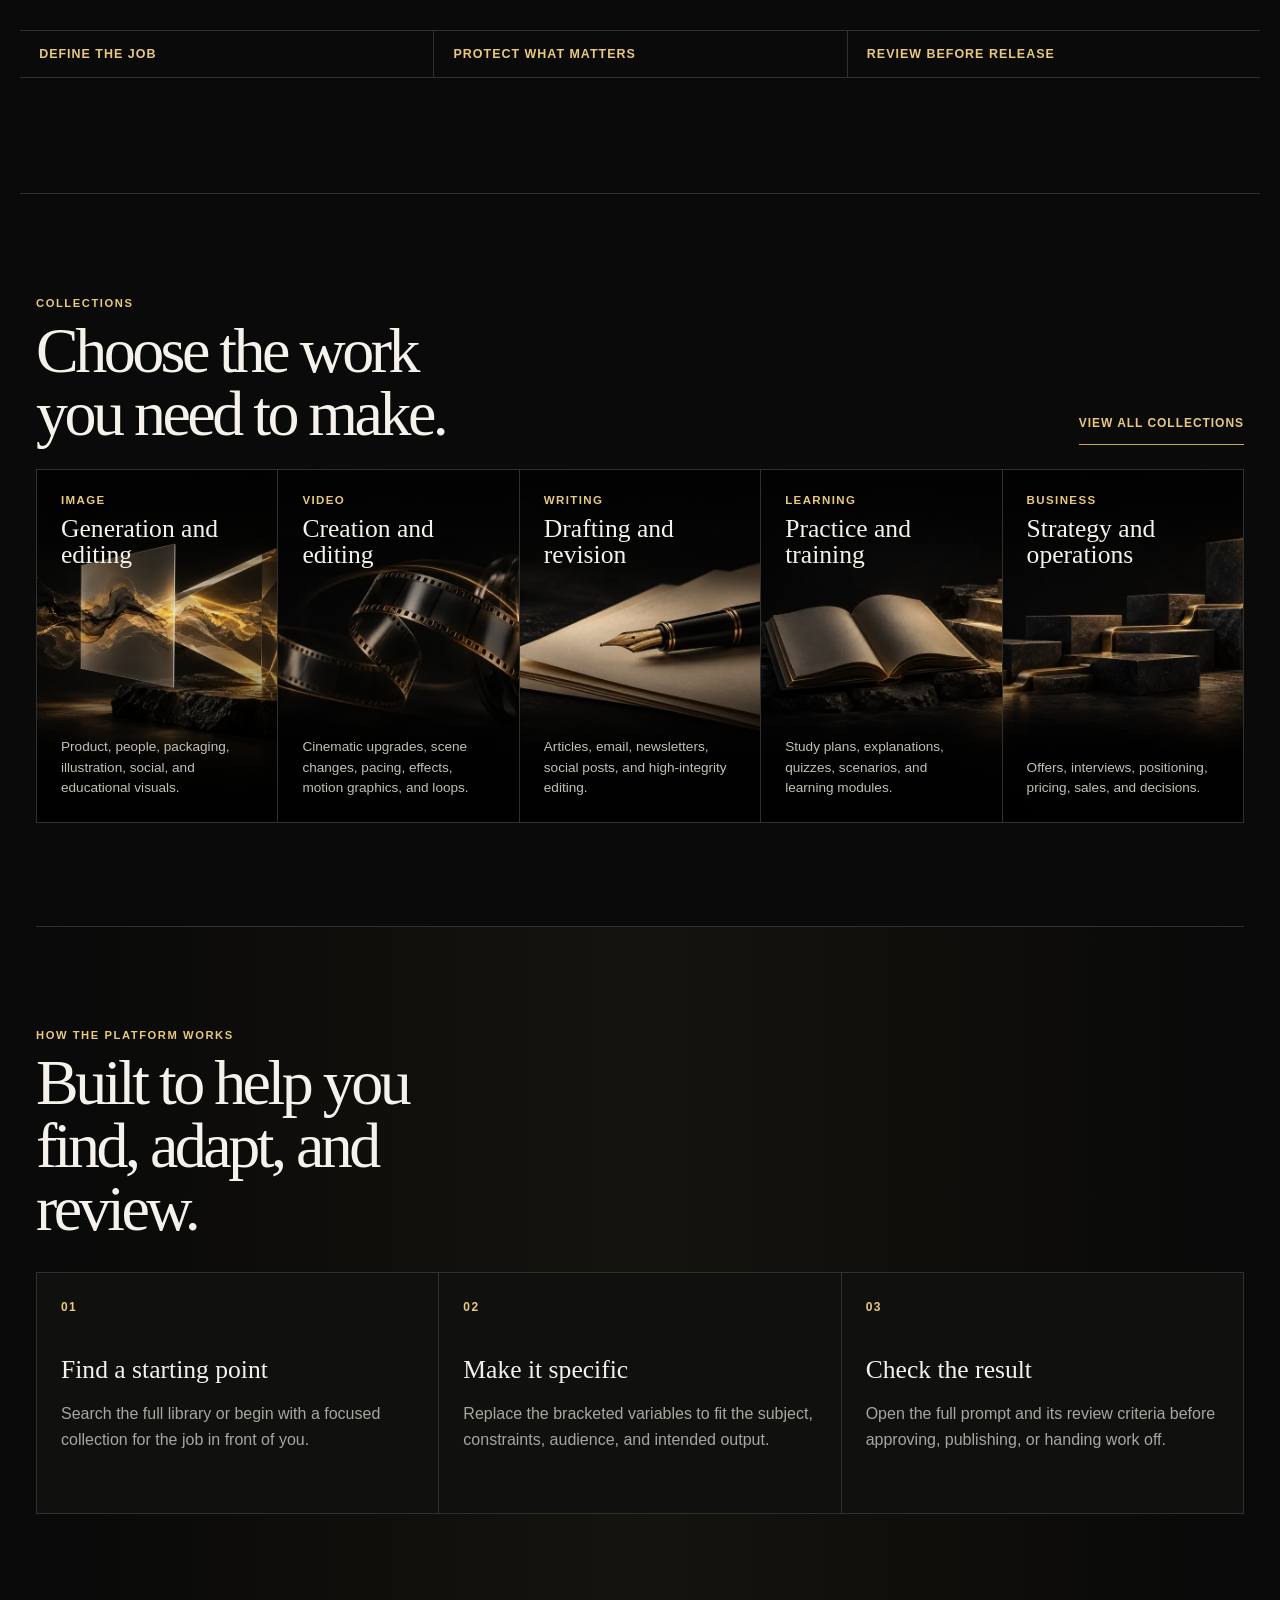
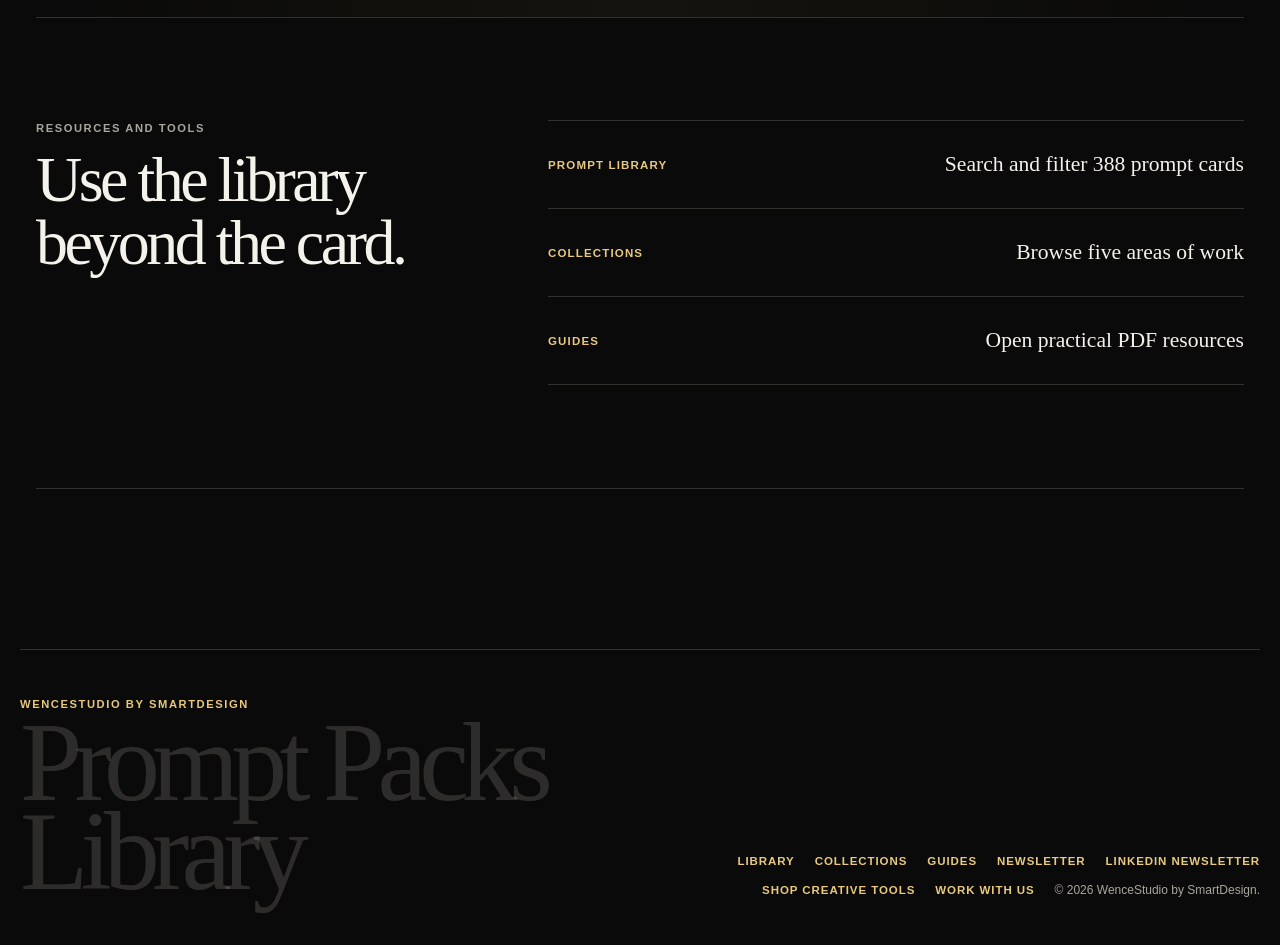
==== commit 664fa08c: "Add storefront link to prompt library footer" ====
--- a/site/index.html
+++ b/site/index.html
@@ -40,7 +40,7 @@
       <section class="platform-section platform-features reveal" aria-labelledby="features-heading"><p class="eyebrow">How the platform works</p><h2 id="features-heading">Built to help you find, adapt, and review.</h2><div class="platform-feature-grid"><article><span>01</span><h3>Find a starting point</h3><p>Search the full library or begin with a focused collection for the job in front of you.</p></article><article><span>02</span><h3>Make it specific</h3><p>Replace the bracketed variables to fit the subject, constraints, audience, and intended output.</p></article><article><span>03</span><h3>Check the result</h3><p>Open the full prompt and its review criteria before approving, publishing, or handing work off.</p></article></div></section>
       <section class="platform-section platform-tools reveal" aria-labelledby="tools-heading"><div><p class="eyebrow">Resources and tools</p><h2 id="tools-heading">Use the library beyond the card.</h2></div><div class="platform-tool-list"><a href="library/"><span>Prompt library</span><strong>Search and filter 388 prompt cards</strong></a><a href="collections/"><span>Collections</span><strong>Browse five areas of work</strong></a><a href="guides/"><span>Guides</span><strong>Open practical PDF resources</strong></a></div></section>
     </main>
-    <footer class="landing-footer"><div><p class="eyebrow">WenceStudio by SmartDesign</p><h2>Prompt Packs Library</h2></div><div class="footer-links"><a href="library/">Library</a><a href="collections/">Collections</a><a href="guides/">Guides</a><a href="https://wencestudiochronicle.substack.com" target="_blank" rel="noopener">Newsletter</a><a href="https://www.linkedin.com/newsletters/wencestudio-chronicle-7396642749267140609/" target="_blank" rel="noopener">LinkedIn newsletter</a><a href="mailto:hello@wencestudio.com">Work with us</a><p>© 2026 WenceStudio by SmartDesign.</p></div></footer>
+    <footer class="landing-footer"><div><p class="eyebrow">WenceStudio by SmartDesign</p><h2>Prompt Packs Library</h2></div><div class="footer-links"><a href="library/">Library</a><a href="collections/">Collections</a><a href="guides/">Guides</a><a href="https://wencestudiochronicle.substack.com" target="_blank" rel="noopener">Newsletter</a><a href="https://www.linkedin.com/newsletters/wencestudio-chronicle-7396642749267140609/" target="_blank" rel="noopener">LinkedIn newsletter</a><a href="https://wencestudio8.gumroad.com/shop-all-wencestudio-products" target="_blank" rel="noopener">Shop creative tools</a><a href="mailto:hello@wencestudio.com">Work with us</a><p>© 2026 WenceStudio by SmartDesign.</p></div></footer>
     <script src="landing.js?v=20261017-theme"></script>
   </body>
 </html>
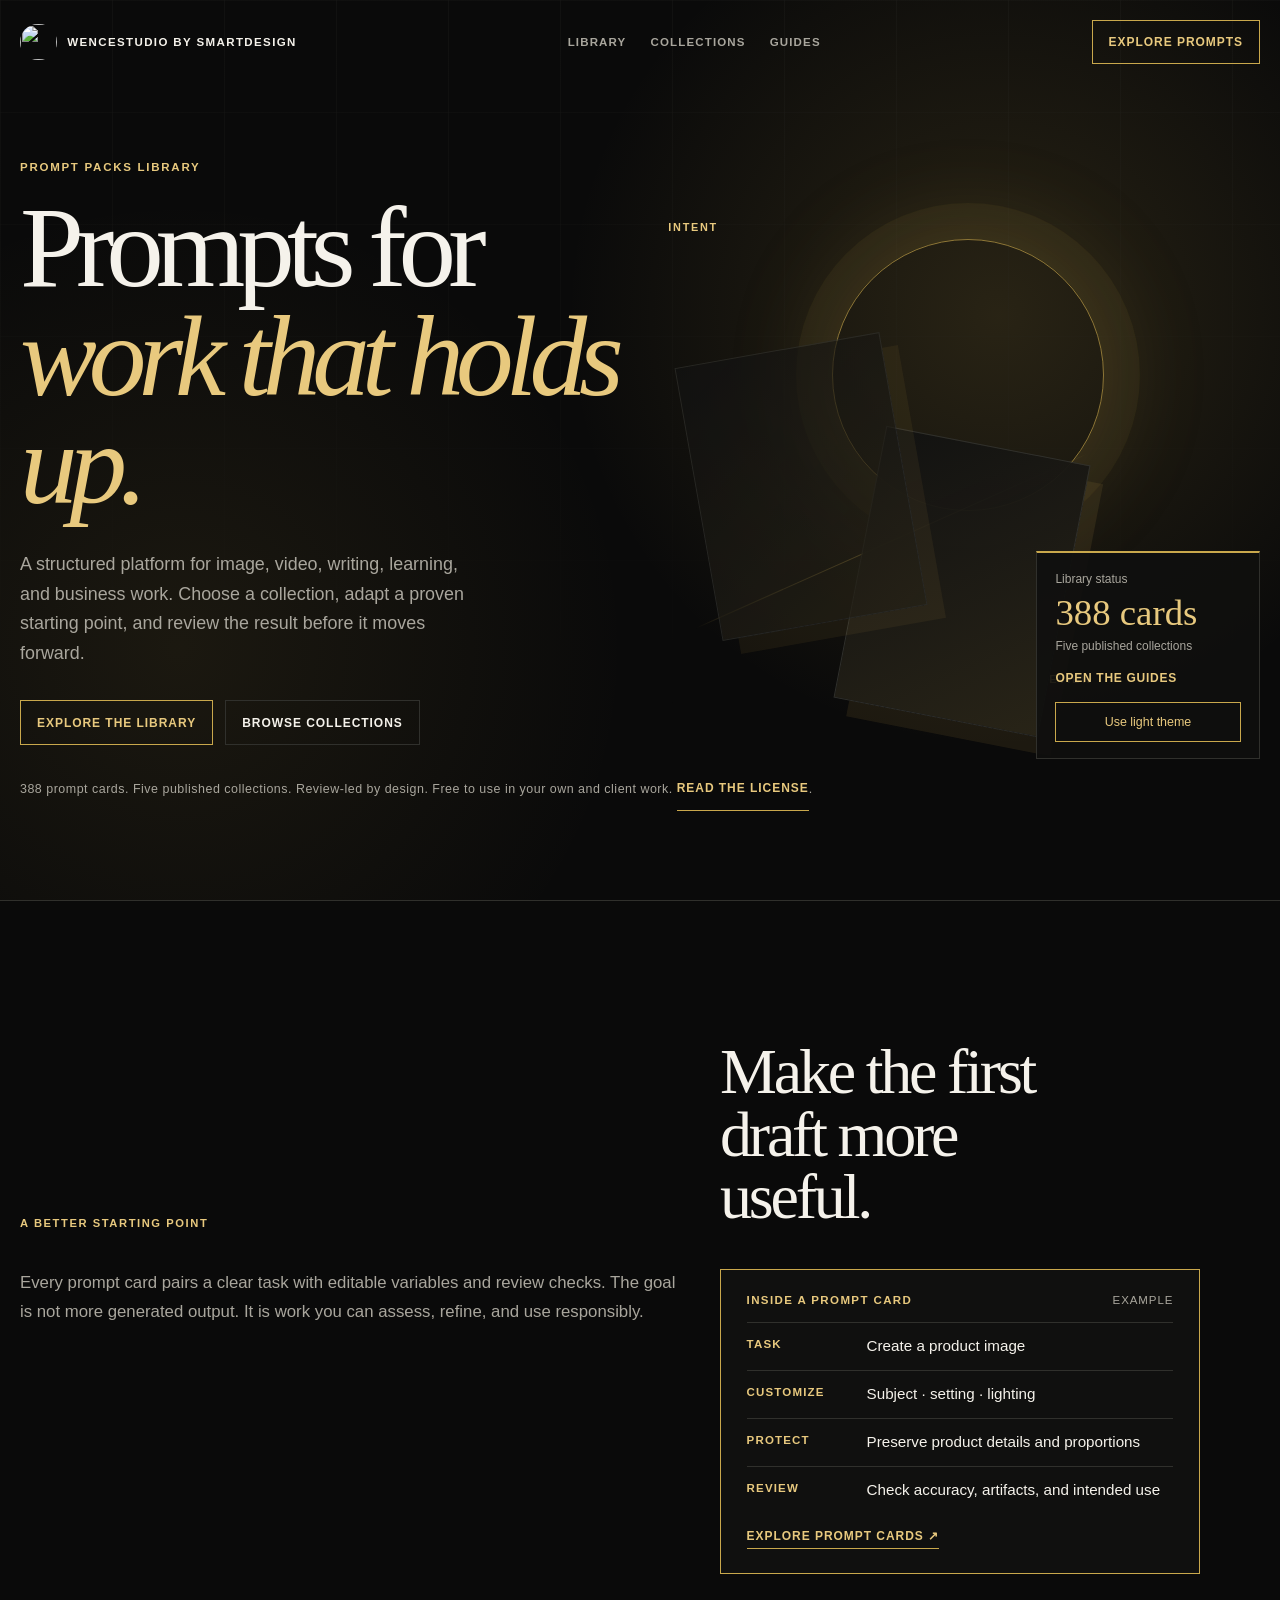
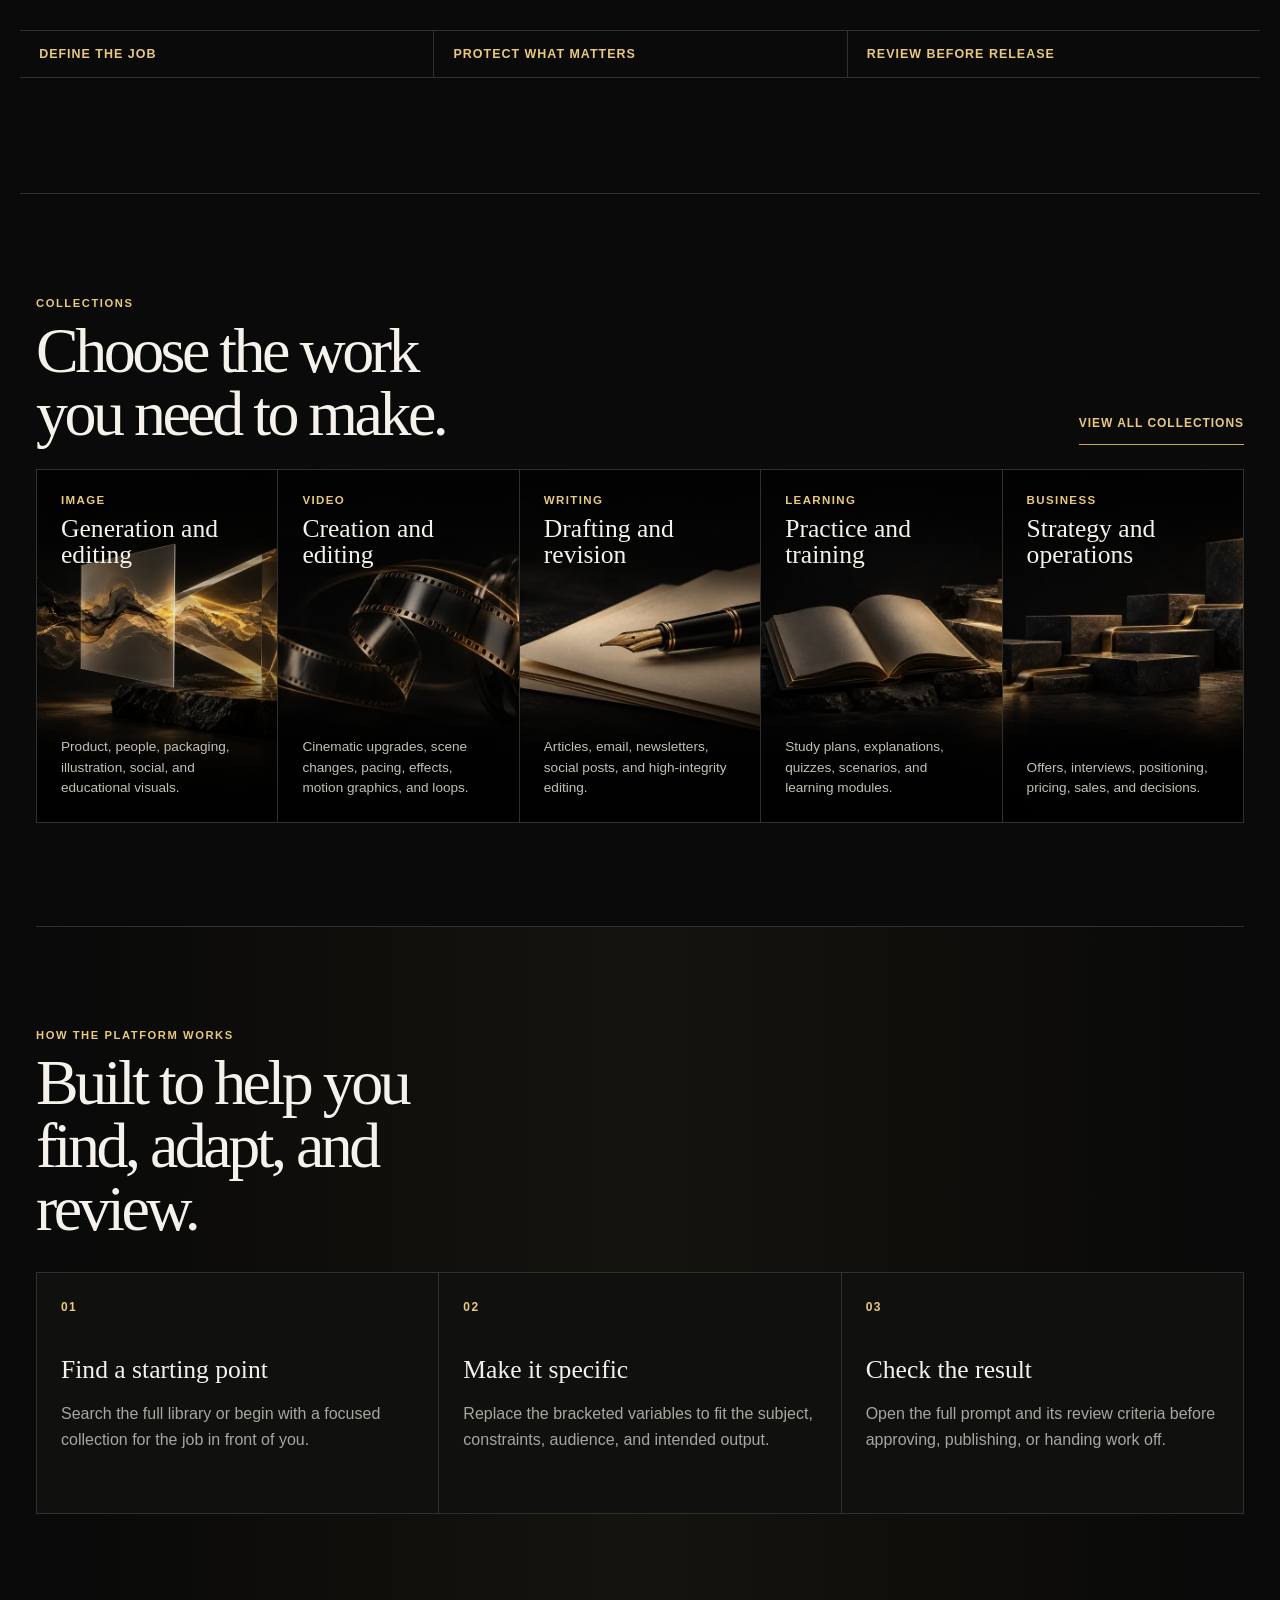
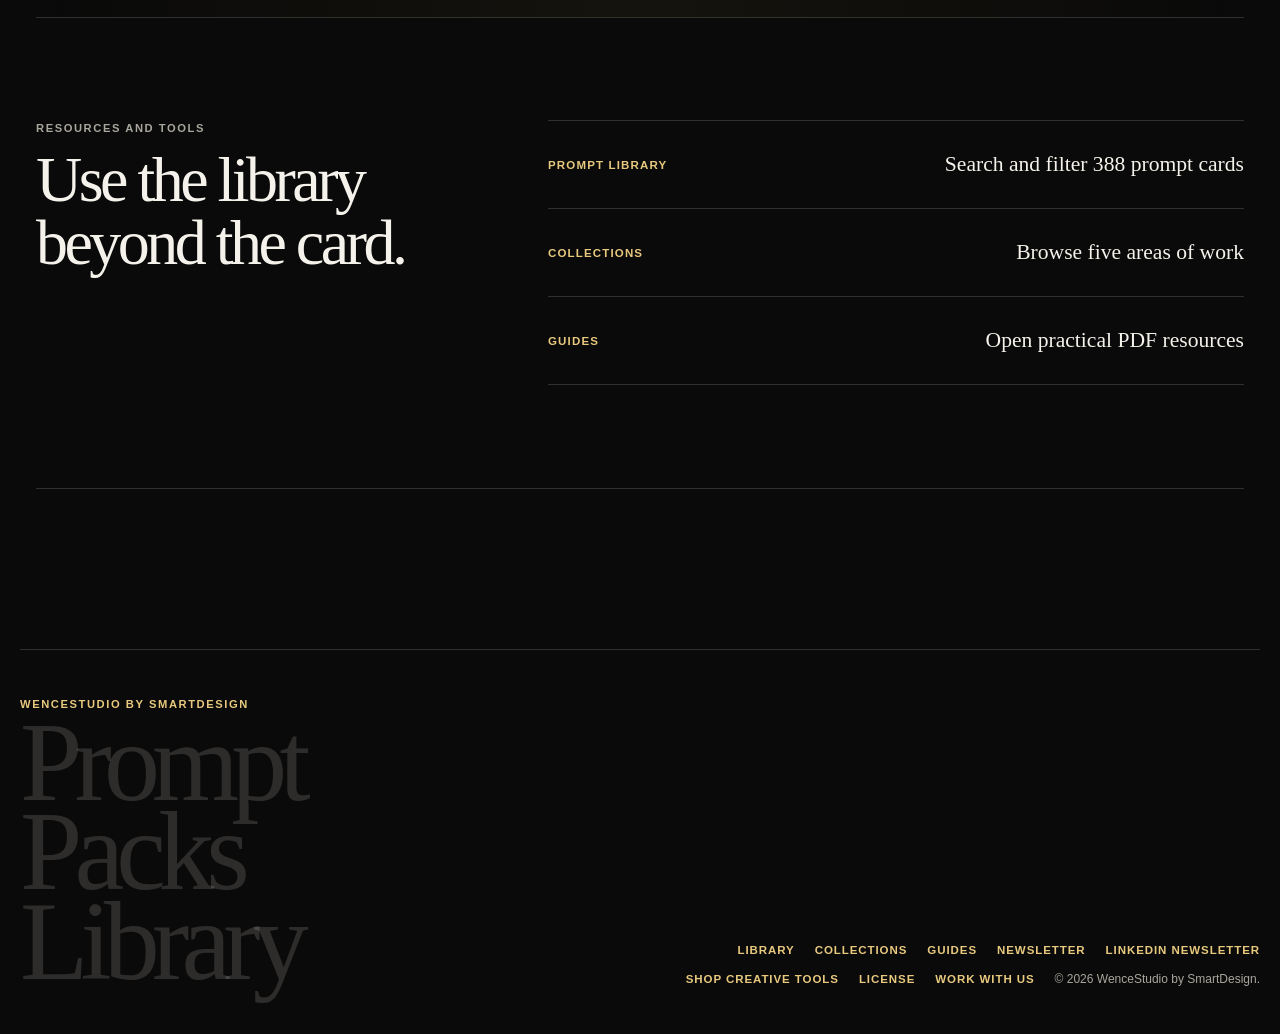
==== commit 5232124f: "Site: add License link to footers and a free-to-use line on the homepage Links to the LICENSE file i" ====
--- a/site/index.html
+++ b/site/index.html
@@ -28,7 +28,7 @@
           <h1>Prompts for<br><em>work that holds up.</em></h1>
           <p class="lede">A structured platform for image, video, writing, learning, and business work. Choose a collection, adapt a proven starting point, and review the result before it moves forward.</p>
           <div class="landing-actions"><a class="landing-primary" href="library/">Explore the library</a><a class="landing-secondary" href="collections/">Browse collections</a></div>
-          <p class="landing-proof">388 prompt cards. Five published collections. Review-led by design.</p>
+          <p class="landing-proof">388 prompt cards. Five published collections. Review-led by design. Free to use in your own and client work. <a class="text-link" href="https://github.com/Wence412/Prompt-Packs-library/blob/main/LICENSE" target="_blank" rel="noopener">Read the license</a>.</p>
         </div>
         <aside class="release-note landing-status reveal" aria-label="Library status"><span>Library status</span><strong>388 cards</strong><small>Five published collections</small><a class="landing-status-link" href="guides/">Open the guides</a><button class="theme-toggle" id="theme-toggle" type="button" aria-pressed="false">Use light theme</button></aside>
         <div class="landing-art" aria-hidden="true"><span class="art-label art-label-one">Intent</span><span class="art-label art-label-two">Review</span><span class="art-line"></span><span class="art-orb"></span><span class="art-card art-card-one"></span><span class="art-card art-card-two"></span></div>
@@ -40,7 +40,7 @@
       <section class="platform-section platform-features reveal" aria-labelledby="features-heading"><p class="eyebrow">How the platform works</p><h2 id="features-heading">Built to help you find, adapt, and review.</h2><div class="platform-feature-grid"><article><span>01</span><h3>Find a starting point</h3><p>Search the full library or begin with a focused collection for the job in front of you.</p></article><article><span>02</span><h3>Make it specific</h3><p>Replace the bracketed variables to fit the subject, constraints, audience, and intended output.</p></article><article><span>03</span><h3>Check the result</h3><p>Open the full prompt and its review criteria before approving, publishing, or handing work off.</p></article></div></section>
       <section class="platform-section platform-tools reveal" aria-labelledby="tools-heading"><div><p class="eyebrow">Resources and tools</p><h2 id="tools-heading">Use the library beyond the card.</h2></div><div class="platform-tool-list"><a href="library/"><span>Prompt library</span><strong>Search and filter 388 prompt cards</strong></a><a href="collections/"><span>Collections</span><strong>Browse five areas of work</strong></a><a href="guides/"><span>Guides</span><strong>Open practical PDF resources</strong></a></div></section>
     </main>
-    <footer class="landing-footer"><div><p class="eyebrow">WenceStudio by SmartDesign</p><h2>Prompt Packs Library</h2></div><div class="footer-links"><a href="library/">Library</a><a href="collections/">Collections</a><a href="guides/">Guides</a><a href="https://wencestudiochronicle.substack.com" target="_blank" rel="noopener">Newsletter</a><a href="https://www.linkedin.com/newsletters/wencestudio-chronicle-7396642749267140609/" target="_blank" rel="noopener">LinkedIn newsletter</a><a href="https://wencestudio8.gumroad.com/shop-all-wencestudio-products" target="_blank" rel="noopener">Shop creative tools</a><a href="mailto:hello@wencestudio.com">Work with us</a><p>© 2026 WenceStudio by SmartDesign.</p></div></footer>
+    <footer class="landing-footer"><div><p class="eyebrow">WenceStudio by SmartDesign</p><h2>Prompt Packs Library</h2></div><div class="footer-links"><a href="library/">Library</a><a href="collections/">Collections</a><a href="guides/">Guides</a><a href="https://wencestudiochronicle.substack.com" target="_blank" rel="noopener">Newsletter</a><a href="https://www.linkedin.com/newsletters/wencestudio-chronicle-7396642749267140609/" target="_blank" rel="noopener">LinkedIn newsletter</a><a href="https://wencestudio8.gumroad.com/shop-all-wencestudio-products" target="_blank" rel="noopener">Shop creative tools</a><a href="https://github.com/Wence412/Prompt-Packs-library/blob/main/LICENSE" target="_blank" rel="noopener">License</a><a href="mailto:hello@wencestudio.com">Work with us</a><p>© 2026 WenceStudio by SmartDesign.</p></div></footer>
     <script src="landing.js?v=20261017-theme"></script>
   </body>
 </html>
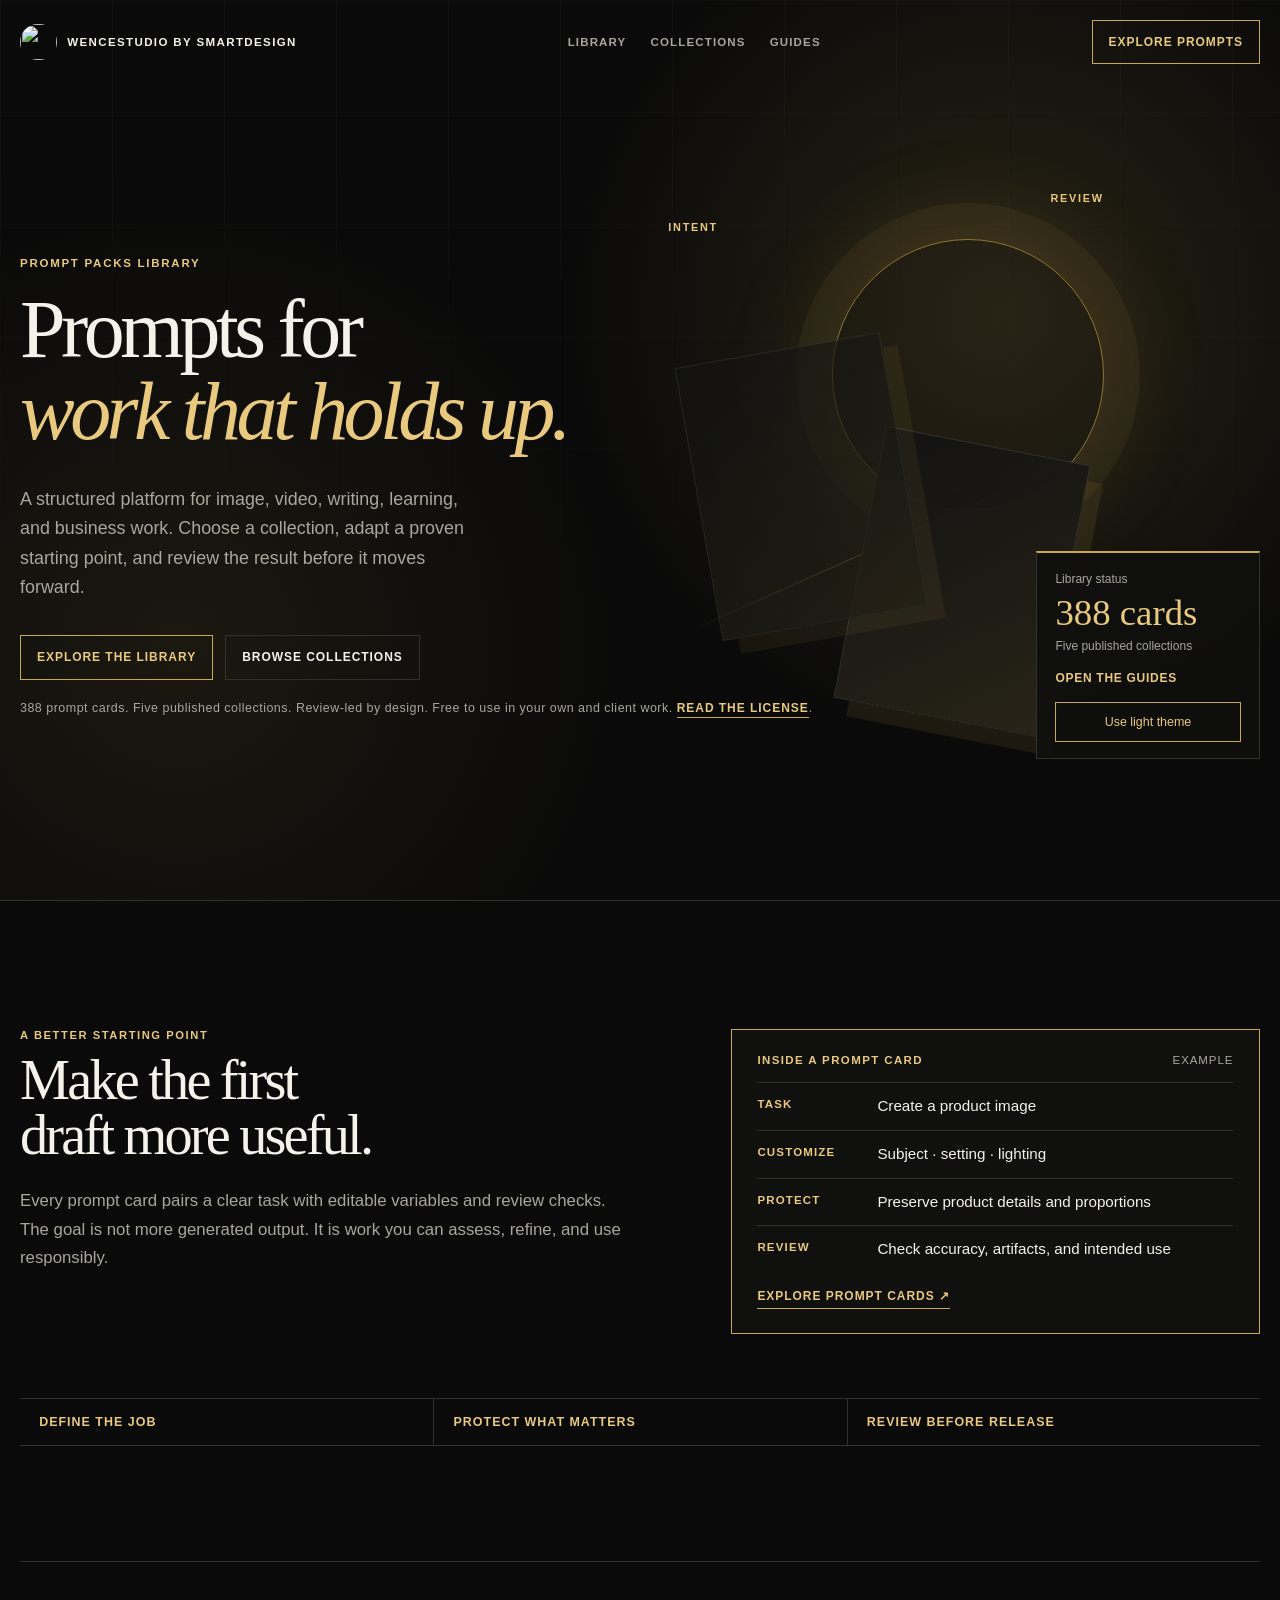
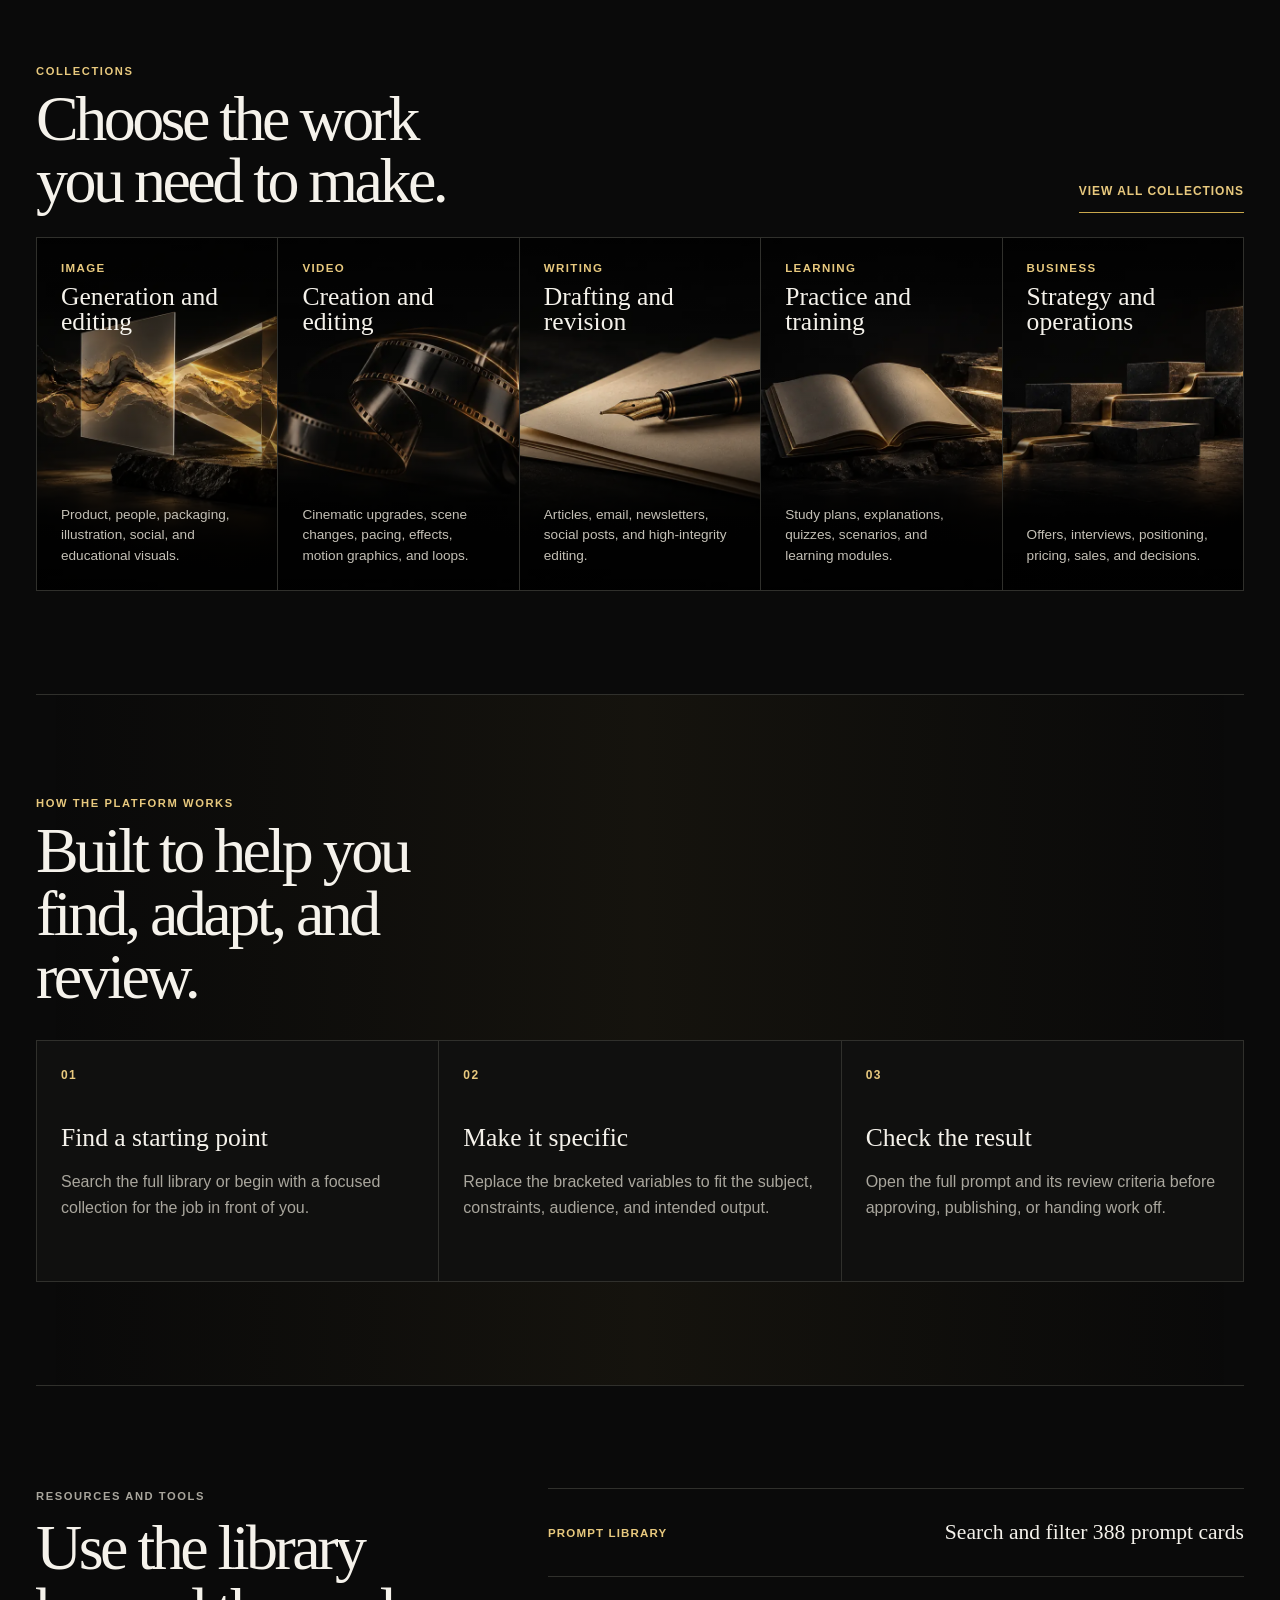
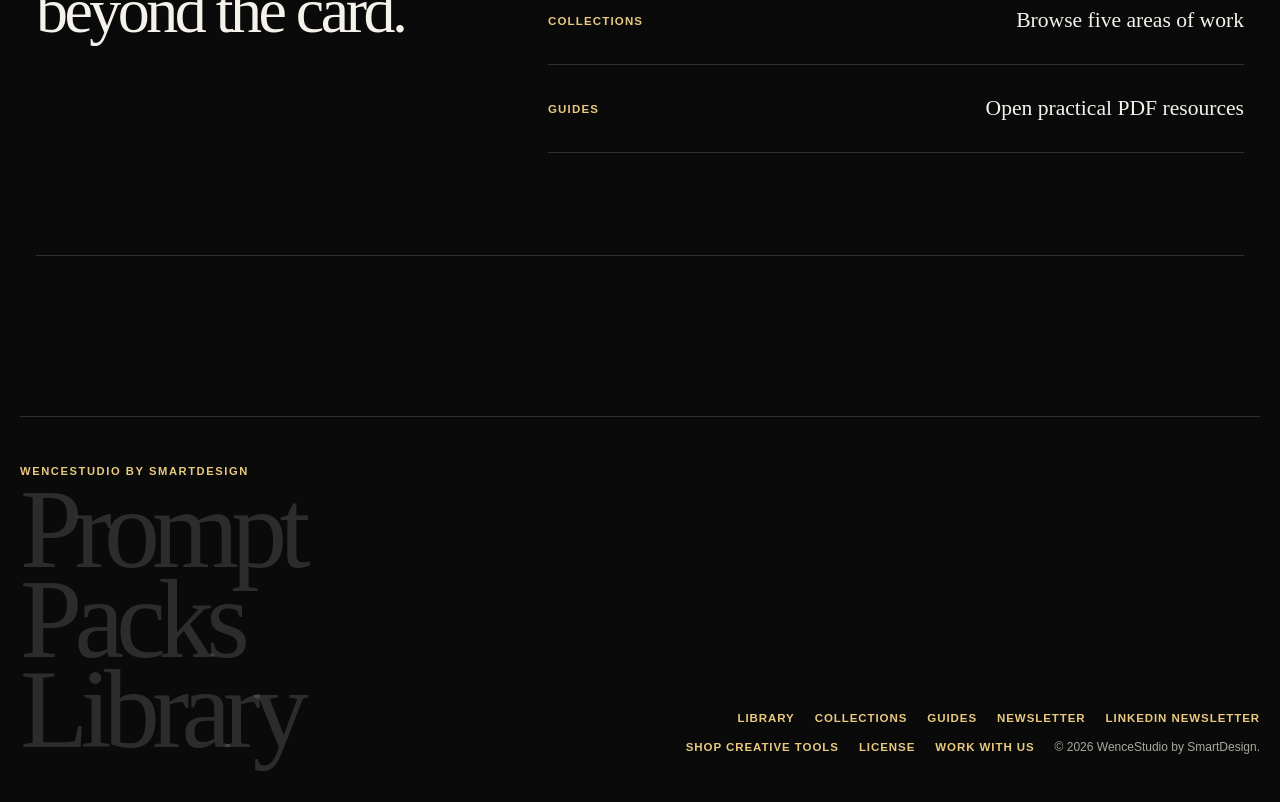
==== commit 34fbec23: "Landing page: fix hero headline size and intro layout, add restrained motion Hero H1 scales to two l" ====
--- a/site/index.html
+++ b/site/index.html
@@ -12,8 +12,8 @@
     <title>Prompt Packs Library | WenceStudio by SmartDesign</title>
     <link rel="icon" type="image/png" href="assets/images/wencestudio-logo.png">
     <link rel="apple-touch-icon" href="assets/images/wencestudio-logo.png">
-    <link rel="stylesheet" href="styles.css?v=20261023-card-preview">
-  </head>
+    <link rel="stylesheet" href="styles.css?v=20261031-landing-layout">
+  <noscript><style>.reveal,.landing-intro.reveal>*{opacity:1;transform:none}</style></noscript></head>
   <body class="landing-page">
     <a class="skip-link" href="#overview">Skip to platform overview</a>
     <header class="landing-header">
@@ -23,12 +23,12 @@
         <a class="landing-nav-cta" href="library/">Explore prompts</a>
       </nav>
       <div class="landing-hero">
-        <div class="landing-hero-copy reveal">
+        <div class="landing-hero-copy hero-stagger">
           <p class="hero-kicker">Prompt Packs Library</p>
           <h1>Prompts for<br><em>work that holds up.</em></h1>
           <p class="lede">A structured platform for image, video, writing, learning, and business work. Choose a collection, adapt a proven starting point, and review the result before it moves forward.</p>
           <div class="landing-actions"><a class="landing-primary" href="library/">Explore the library</a><a class="landing-secondary" href="collections/">Browse collections</a></div>
-          <p class="landing-proof">388 prompt cards. Five published collections. Review-led by design. Free to use in your own and client work. <a class="text-link" href="https://github.com/Wence412/Prompt-Packs-library/blob/main/LICENSE" target="_blank" rel="noopener">Read the license</a>.</p>
+          <p class="landing-proof">388 prompt cards. Five published collections. Review-led by design. Free to use in your own and client work. <a class="text-link" href="license/">Read the license</a>.</p>
         </div>
         <aside class="release-note landing-status reveal" aria-label="Library status"><span>Library status</span><strong>388 cards</strong><small>Five published collections</small><a class="landing-status-link" href="guides/">Open the guides</a><button class="theme-toggle" id="theme-toggle" type="button" aria-pressed="false">Use light theme</button></aside>
         <div class="landing-art" aria-hidden="true"><span class="art-label art-label-one">Intent</span><span class="art-label art-label-two">Review</span><span class="art-line"></span><span class="art-orb"></span><span class="art-card art-card-one"></span><span class="art-card art-card-two"></span></div>
@@ -40,7 +40,7 @@
       <section class="platform-section platform-features reveal" aria-labelledby="features-heading"><p class="eyebrow">How the platform works</p><h2 id="features-heading">Built to help you find, adapt, and review.</h2><div class="platform-feature-grid"><article><span>01</span><h3>Find a starting point</h3><p>Search the full library or begin with a focused collection for the job in front of you.</p></article><article><span>02</span><h3>Make it specific</h3><p>Replace the bracketed variables to fit the subject, constraints, audience, and intended output.</p></article><article><span>03</span><h3>Check the result</h3><p>Open the full prompt and its review criteria before approving, publishing, or handing work off.</p></article></div></section>
       <section class="platform-section platform-tools reveal" aria-labelledby="tools-heading"><div><p class="eyebrow">Resources and tools</p><h2 id="tools-heading">Use the library beyond the card.</h2></div><div class="platform-tool-list"><a href="library/"><span>Prompt library</span><strong>Search and filter 388 prompt cards</strong></a><a href="collections/"><span>Collections</span><strong>Browse five areas of work</strong></a><a href="guides/"><span>Guides</span><strong>Open practical PDF resources</strong></a></div></section>
     </main>
-    <footer class="landing-footer"><div><p class="eyebrow">WenceStudio by SmartDesign</p><h2>Prompt Packs Library</h2></div><div class="footer-links"><a href="library/">Library</a><a href="collections/">Collections</a><a href="guides/">Guides</a><a href="https://wencestudiochronicle.substack.com" target="_blank" rel="noopener">Newsletter</a><a href="https://www.linkedin.com/newsletters/wencestudio-chronicle-7396642749267140609/" target="_blank" rel="noopener">LinkedIn newsletter</a><a href="https://wencestudio8.gumroad.com/shop-all-wencestudio-products" target="_blank" rel="noopener">Shop creative tools</a><a href="https://github.com/Wence412/Prompt-Packs-library/blob/main/LICENSE" target="_blank" rel="noopener">License</a><a href="mailto:hello@wencestudio.com">Work with us</a><p>© 2026 WenceStudio by SmartDesign.</p></div></footer>
+    <footer class="landing-footer"><div><p class="eyebrow">WenceStudio by SmartDesign</p><h2>Prompt Packs Library</h2></div><div class="footer-links"><a href="library/">Library</a><a href="collections/">Collections</a><a href="guides/">Guides</a><a href="https://wencestudiochronicle.substack.com" target="_blank" rel="noopener">Newsletter</a><a href="https://www.linkedin.com/newsletters/wencestudio-chronicle-7396642749267140609/" target="_blank" rel="noopener">LinkedIn newsletter</a><a href="https://wencestudio8.gumroad.com/shop-all-wencestudio-products" target="_blank" rel="noopener">Shop creative tools</a><a href="license/">License</a><a href="mailto:hello@wencestudio.com">Work with us</a><p>© 2026 WenceStudio by SmartDesign.</p></div></footer>
     <script src="landing.js?v=20261017-theme"></script>
   </body>
 </html>
--- a/site/styles.css
+++ b/site/styles.css
@@ -321,3 +321,65 @@
 @media (max-width: 720px) { .prompt-card-preview { max-width: none; padding: 1.25rem; } .prompt-card-preview dl > div { grid-template-columns: 5.5rem minmax(0, 1fr); gap: .75rem; } }
 .landing-intro > p:not(.eyebrow):not(.prompt-card-preview-label) { align-self: start; }
 .prompt-card-preview .text-link { min-height: 0; padding-bottom: .3rem; }
+
+/* License page */
+.license-page { width: min(880px, calc(100% - 2rem)); margin: 0 auto; padding: clamp(2rem, 5vw, 3.5rem) 0 1rem; }
+.license-crumbs { display: flex; flex-wrap: wrap; align-items: center; gap: .5rem; margin: 0 0 2rem; color: var(--muted); font-size: .78rem; }
+.license-crumbs a { color: var(--muted); text-decoration: none; }
+.license-crumbs a:hover { color: var(--gold-soft); }
+.license-crumbs [aria-current] { color: var(--paper); }
+.license-title { display: flex; align-items: center; gap: 1rem; }
+.license-icon { display: inline-flex; flex: none; align-items: center; justify-content: center; width: 3.4rem; height: 3.4rem; border: 1px solid var(--line); color: var(--gold-soft); background: color-mix(in srgb, var(--gold) 8%, transparent); }
+.license-title h1 { margin: 0; font-family: var(--serif); font-size: clamp(2.2rem, 5vw, 3.4rem); font-weight: 400; letter-spacing: -.03em; line-height: 1; }
+.license-meta { margin: 1rem 0 0; color: var(--muted); font-size: .82rem; line-height: 1.6; }
+.license-card { margin: 2rem 0; padding: 1.4rem 1.6rem; border: 1px solid var(--line); background: color-mix(in srgb, var(--paper) 3%, transparent); }
+.license-card .eyebrow { margin-bottom: .75rem; }
+.license-short { border-left: 2px solid var(--gold); }
+.license-short p:last-child { margin: 0; color: var(--paper); font-size: 1.02rem; line-height: 1.65; }
+.license-scope { margin: 0 0 2rem; color: var(--muted); font-size: .95rem; line-height: 1.7; }
+.license-toc ol { display: grid; grid-template-columns: 1fr 1fr; gap: .55rem 2rem; margin: 0; padding: 0; list-style: none; }
+.license-toc a { display: flex; gap: .65rem; align-items: baseline; color: var(--muted); font-size: .9rem; text-decoration: none; }
+.license-toc a span { color: var(--gold-soft); font-size: .7rem; font-variant-numeric: tabular-nums; letter-spacing: .06em; opacity: .75; }
+.license-toc a:hover { color: var(--paper); }
+.license-section { display: grid; grid-template-columns: 2.6rem minmax(0, 1fr); gap: .9rem; padding: 1.6rem 0; border-top: 1px solid var(--line); scroll-margin-top: 1rem; }
+.license-num { align-self: start; margin-top: .2rem; padding: .25rem 0; border: 1px solid var(--line); color: var(--gold-soft); font-size: .68rem; font-variant-numeric: tabular-nums; letter-spacing: .08em; text-align: center; }
+.license-section h2 { margin: 0 0 .7rem; font-size: 1.2rem; font-weight: 600; letter-spacing: 0; }
+.license-section p { margin: 0 0 .8rem; color: var(--muted); font-size: .95rem; line-height: 1.75; }
+.license-list { margin: 0 0 .8rem; padding-left: 1.4rem; color: var(--muted); font-size: .95rem; line-height: 1.75; }
+.license-list li { margin: 0 0 .45rem; padding-left: .3rem; }
+.license-list li::marker { color: var(--gold-soft); }
+@media (max-width: 720px) { .license-toc ol { grid-template-columns: 1fr; } .license-section { grid-template-columns: 1fr; gap: .5rem; } .license-num { width: 2.4rem; } .license-title { gap: .75rem; } .license-icon { width: 2.8rem; height: 2.8rem; } }
+.license-header { padding-bottom: 0; border-bottom: 0; }
+.license-header .platform-nav { margin-bottom: 0; }
+
+/* Landing page: hero scale, intro layout, motion */
+.landing-hero h1 { max-width: none; font-size: clamp(2.9rem, 6.4vw, 6.25rem); letter-spacing: -.055em; line-height: 1; text-wrap: balance; }
+.landing-hero-copy { max-width: 60rem; }
+.art-label-two { top: 5%; right: 6%; bottom: auto; left: auto; }
+
+.landing-intro { grid-template-columns: minmax(0, 1.1fr) minmax(20rem, .9fr); grid-template-areas: "eyebrow card" "heading card" "copy card" "principles principles"; grid-template-rows: auto auto 1fr auto; column-gap: clamp(2rem, 5vw, 5rem); row-gap: 0; align-items: start; }
+.landing-intro > .eyebrow { grid-area: eyebrow; }
+.landing-intro h2 { grid-area: heading; max-width: 13ch; margin: .75rem 0 1.5rem; font-size: clamp(2.5rem, 4.4vw, 4.5rem); text-wrap: balance; }
+.landing-intro > p:not(.eyebrow):not(.prompt-card-preview-label) { grid-area: copy; max-width: 38rem; }
+.landing-intro .prompt-card-preview { grid-area: card; width: 100%; max-width: none; align-self: stretch; }
+.landing-intro .landing-principles { grid-area: principles; margin-top: clamp(2.5rem, 5vw, 4rem); }
+@media (max-width: 900px) { .landing-intro { grid-template-columns: minmax(0, 1fr); grid-template-areas: "eyebrow" "heading" "copy" "card" "principles"; } .landing-intro .prompt-card-preview { margin-top: 2rem; align-self: start; } }
+
+@keyframes hero-in { from { opacity: 0; transform: translateY(1rem); } to { opacity: 1; transform: none; } }
+.hero-stagger > * { animation: hero-in .7s cubic-bezier(.23, 1, .32, 1) both; animation-delay: calc(var(--i, 0) * 80ms + 80ms); }
+.hero-stagger > :nth-child(1) { --i: 0; } .hero-stagger > :nth-child(2) { --i: 1; } .hero-stagger > :nth-child(3) { --i: 2; } .hero-stagger > :nth-child(4) { --i: 3; } .hero-stagger > :nth-child(5) { --i: 4; }
+
+.landing-intro.reveal { opacity: 1; transform: none; transition: none; }
+.landing-intro.reveal > * { opacity: 0; transform: translateY(1.25rem); transition: opacity .6s cubic-bezier(.23, 1, .32, 1), transform .6s cubic-bezier(.23, 1, .32, 1); transition-delay: calc(var(--i, 0) * 90ms); }
+.landing-intro.reveal.is-visible > * { opacity: 1; transform: none; }
+.landing-intro > :nth-child(1) { --i: 0; } .landing-intro > :nth-child(2) { --i: 1; } .landing-intro > :nth-child(3) { --i: 2; } .landing-intro > :nth-child(4) { --i: 3; } .landing-intro > :nth-child(5) { --i: 4; }
+
+.landing-nav-cta:active, .landing-primary:active, .landing-secondary:active { transform: scale(.97); }
+
+@media (prefers-reduced-motion: reduce) {
+  .hero-stagger > * { animation: none; }
+  .reveal, .landing-intro.reveal > * { opacity: 1; transform: none; transition: none; }
+}
+.landing-proof .text-link { display: inline; min-height: 0; padding-bottom: .1rem; }
+@media (max-width: 720px) { .art-label { display: none; } .landing-intro { grid-template-rows: none; } }
+
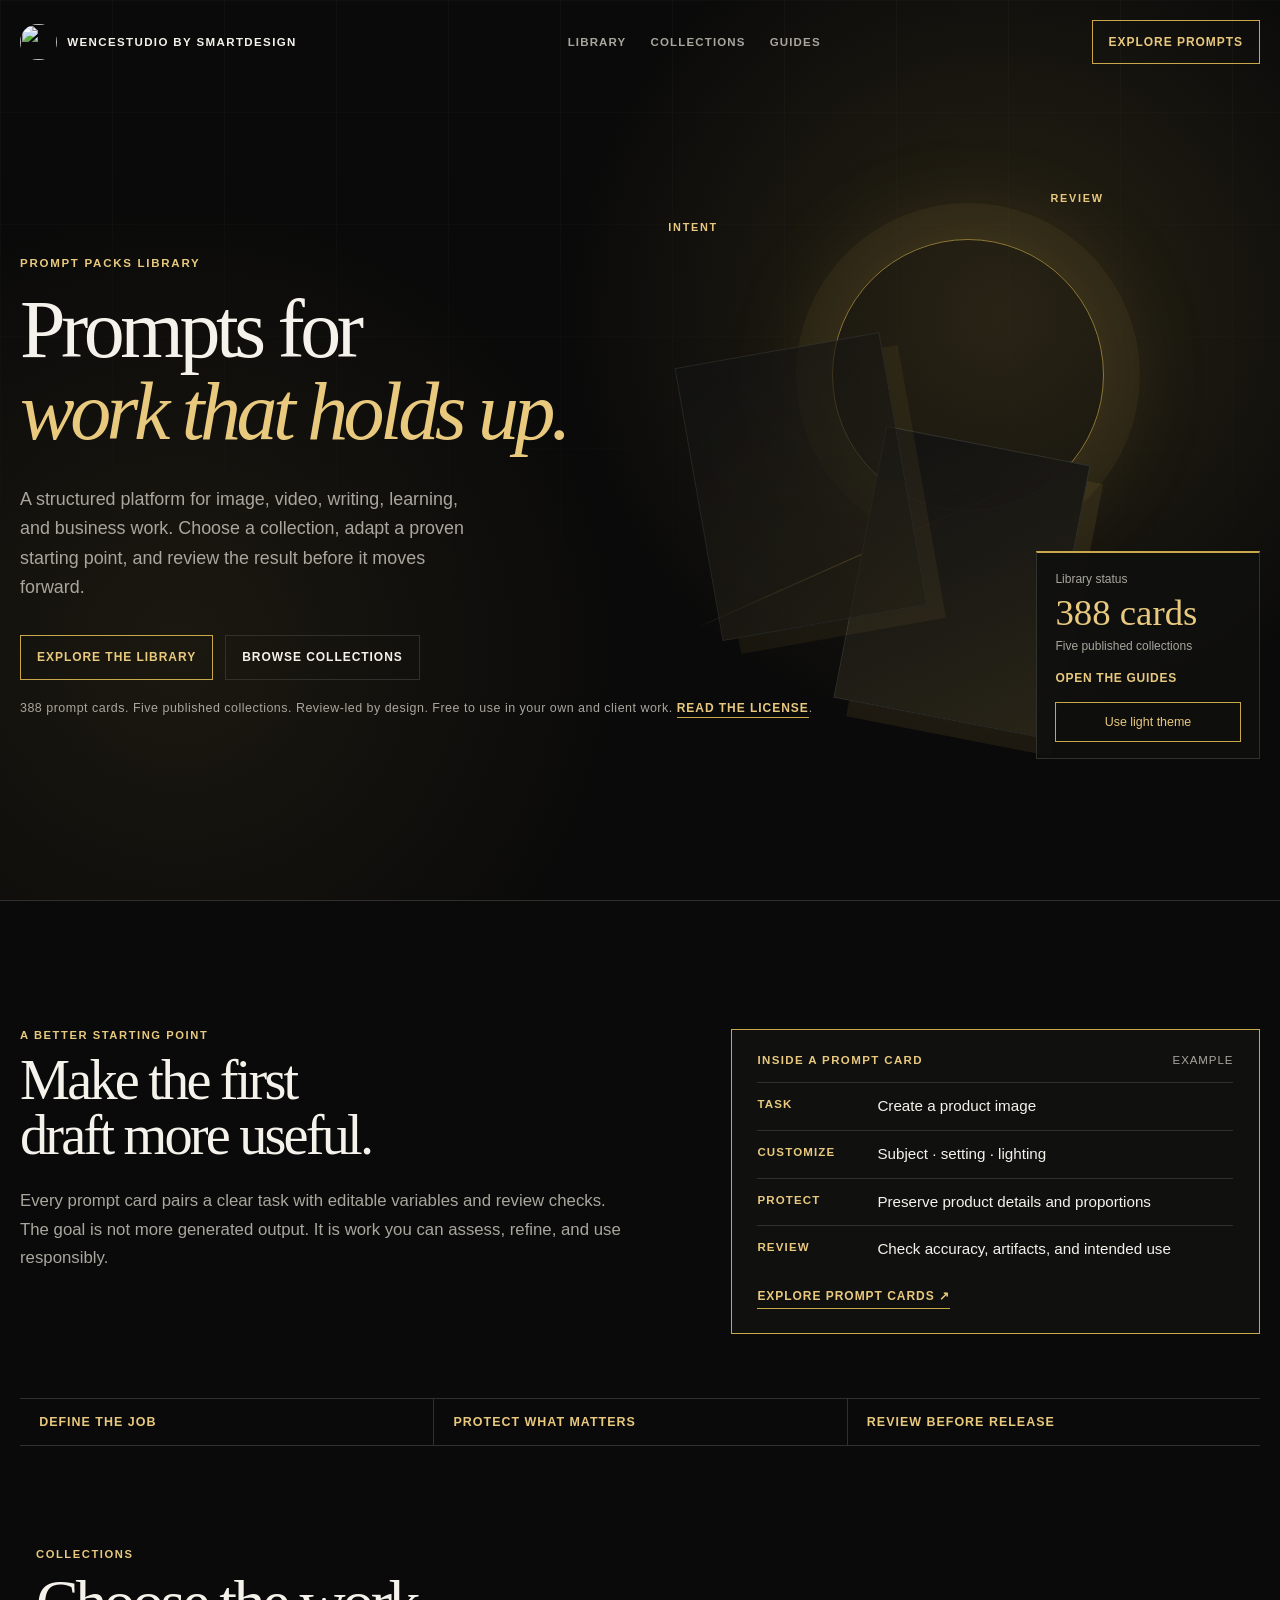
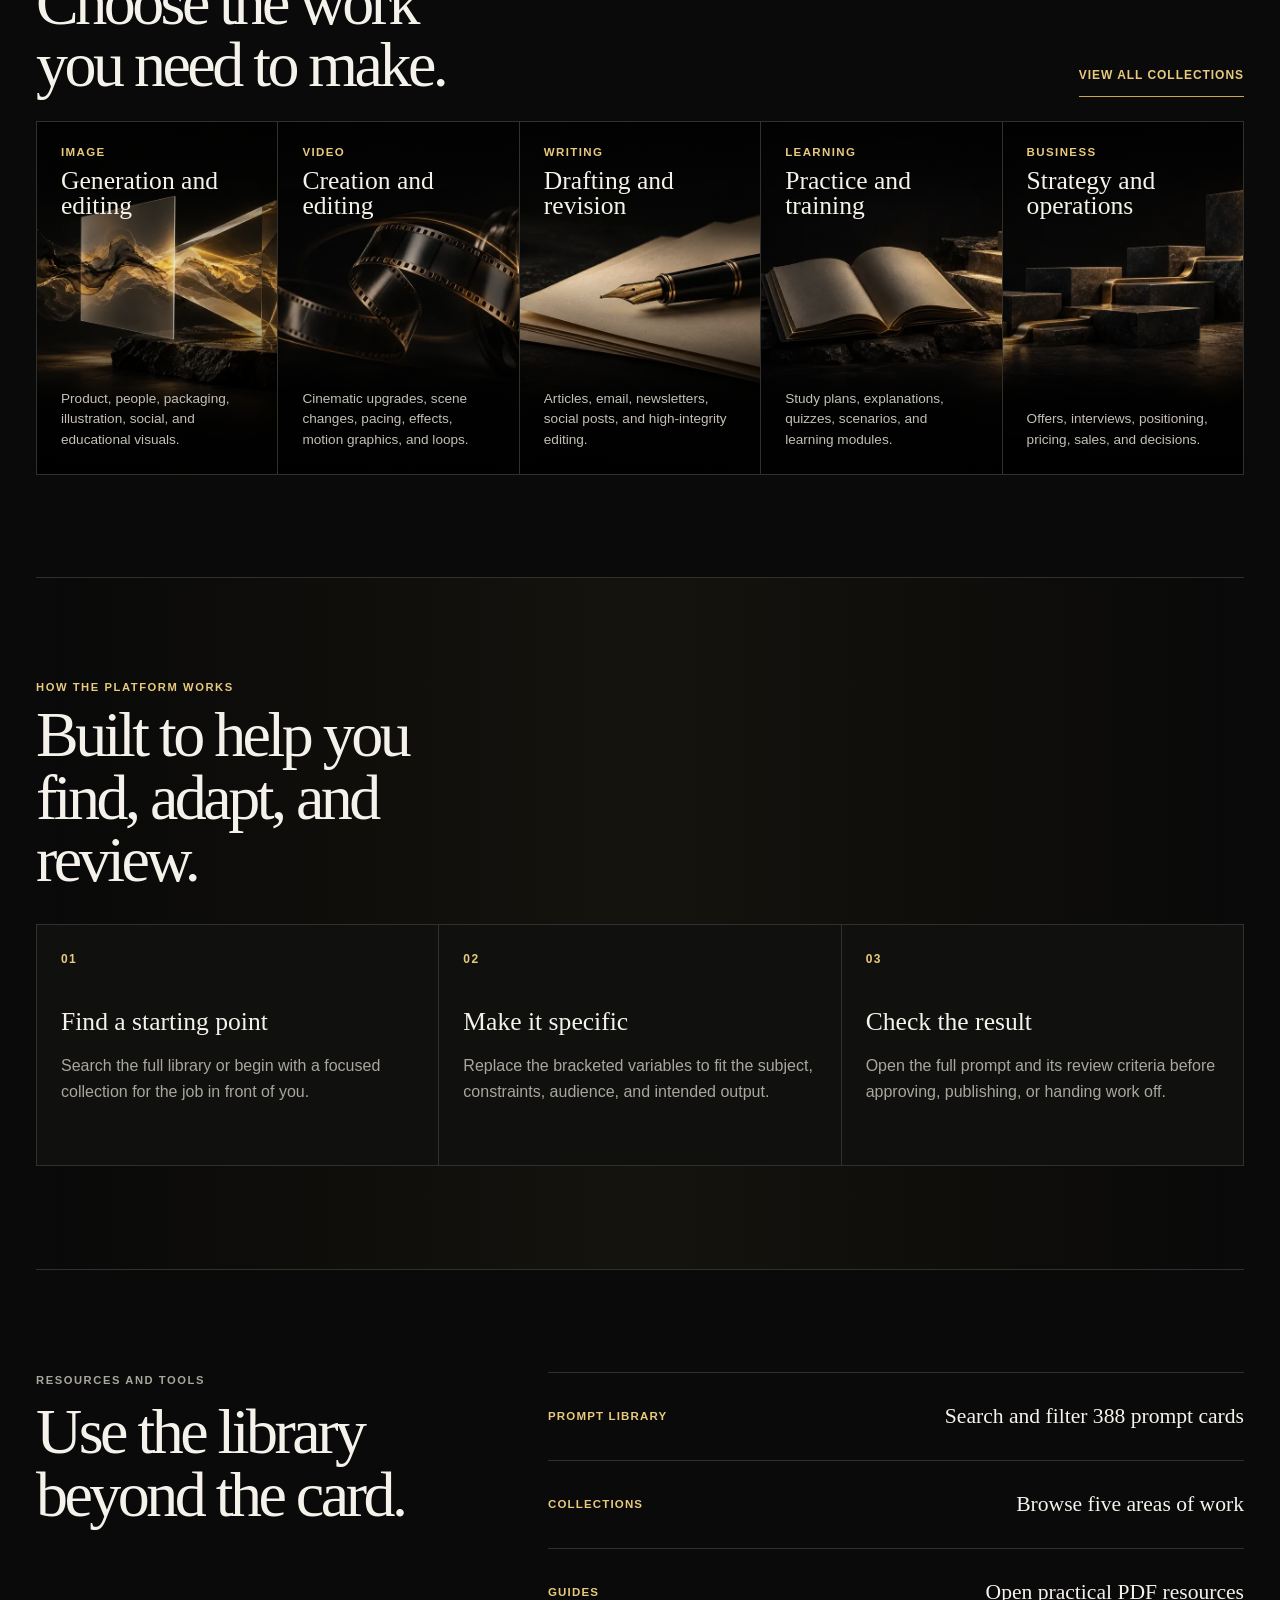
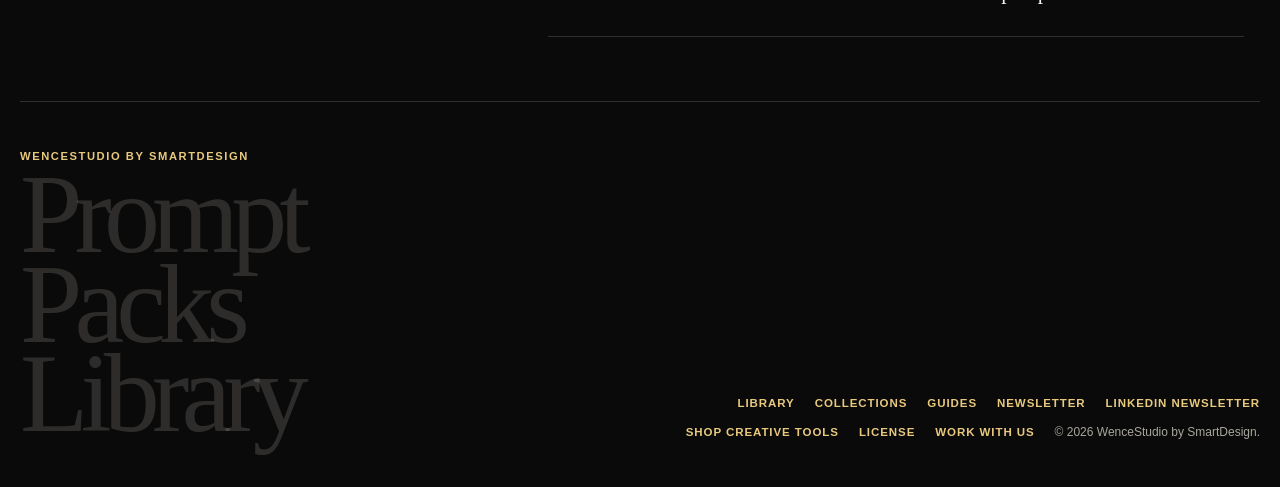
==== commit 67e446f0: "Landing page: remove stacked spacing under the intro strip and above the footer The intro had 123px " ====
--- a/site/index.html
+++ b/site/index.html
@@ -12,7 +12,7 @@
     <title>Prompt Packs Library | WenceStudio by SmartDesign</title>
     <link rel="icon" type="image/png" href="assets/images/wencestudio-logo.png">
     <link rel="apple-touch-icon" href="assets/images/wencestudio-logo.png">
-    <link rel="stylesheet" href="styles.css?v=20261031-landing-layout">
+    <link rel="stylesheet" href="styles.css?v=20261031-landing-spacing">
   <noscript><style>.reveal,.landing-intro.reveal>*{opacity:1;transform:none}</style></noscript></head>
   <body class="landing-page">
     <a class="skip-link" href="#overview">Skip to platform overview</a>
--- a/site/styles.css
+++ b/site/styles.css
@@ -376,6 +376,12 @@
 
 .landing-nav-cta:active, .landing-primary:active, .landing-secondary:active { transform: scale(.97); }
 
+/* Landing spacing: one rule and one gap per boundary. */
+.landing-intro { padding-bottom: 0; border-bottom: 0; }
+.landing-page main { padding-bottom: 0; }
+.landing-page .platform-tools { padding-bottom: 0; border-bottom: 0; }
+.landing-footer { margin-top: clamp(2.5rem, 5vw, 4rem); }
+
 @media (prefers-reduced-motion: reduce) {
   .hero-stagger > * { animation: none; }
   .reveal, .landing-intro.reveal > * { opacity: 1; transform: none; transition: none; }
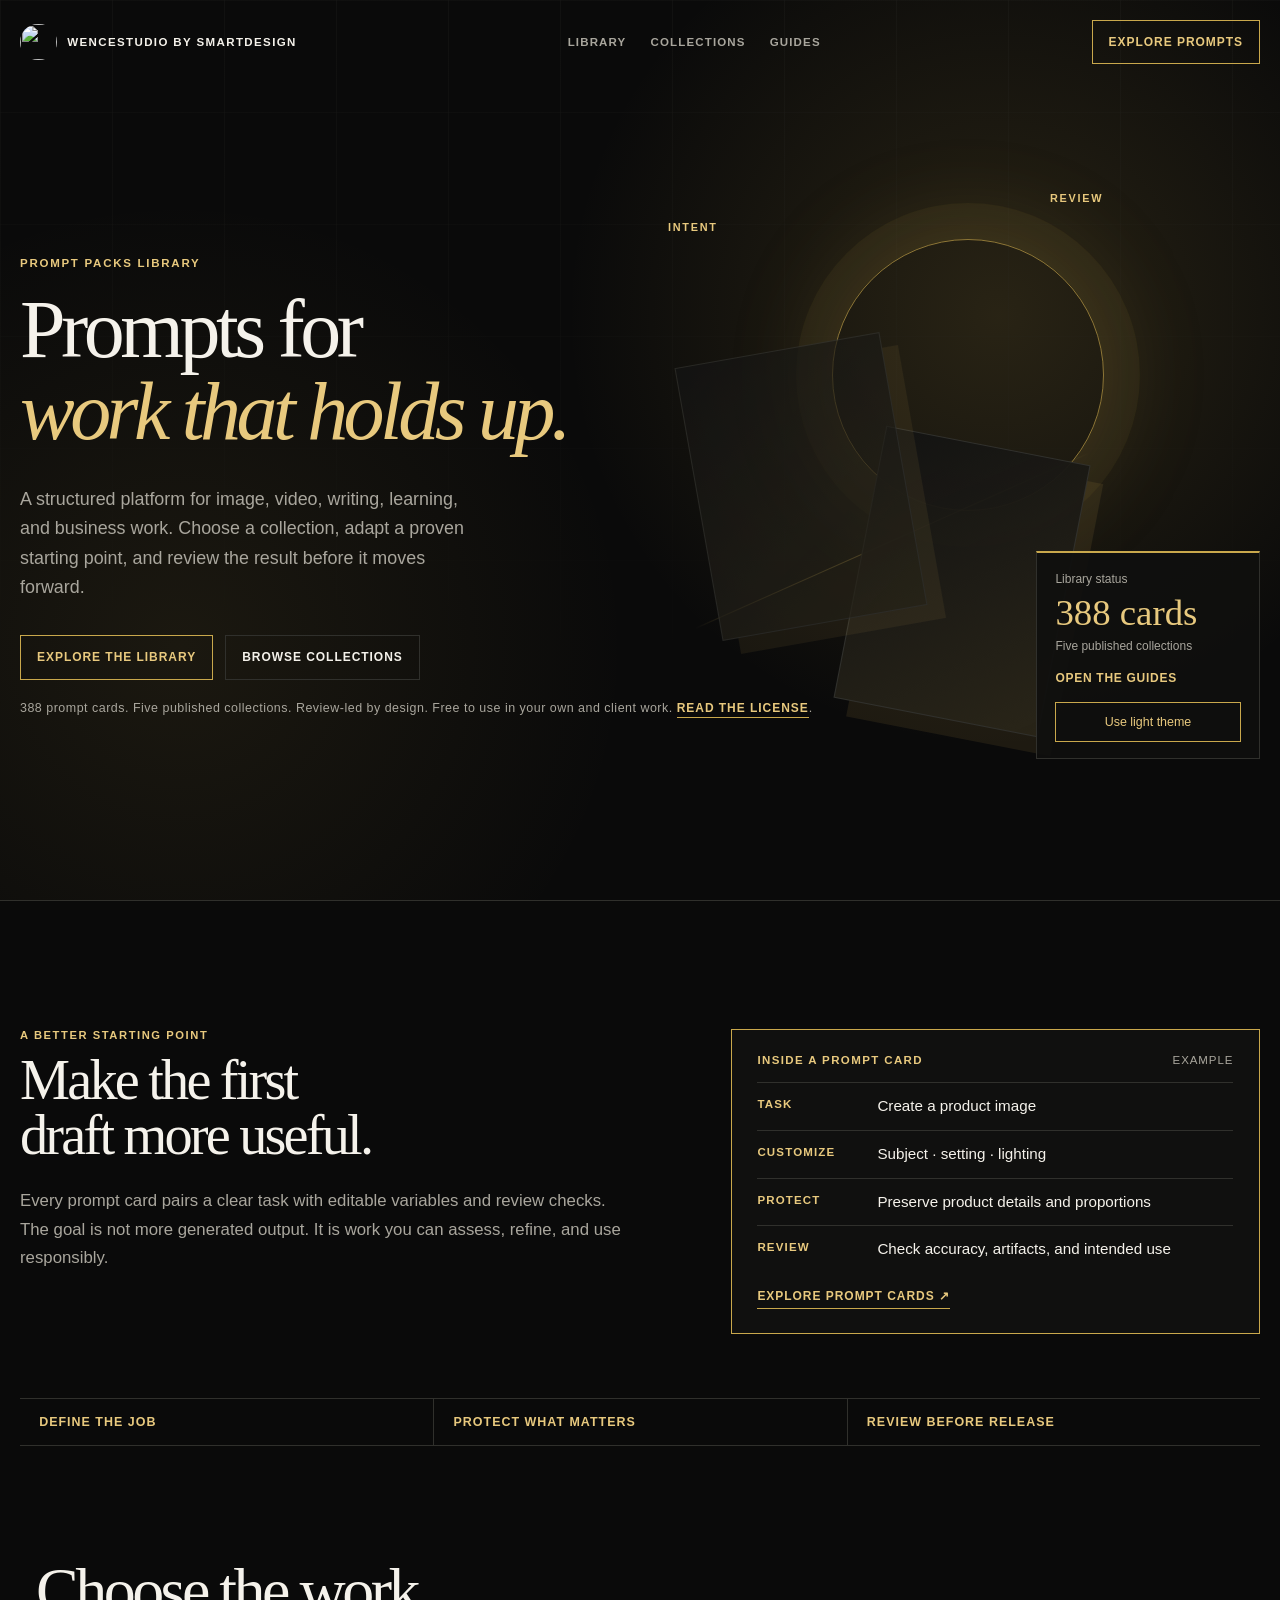
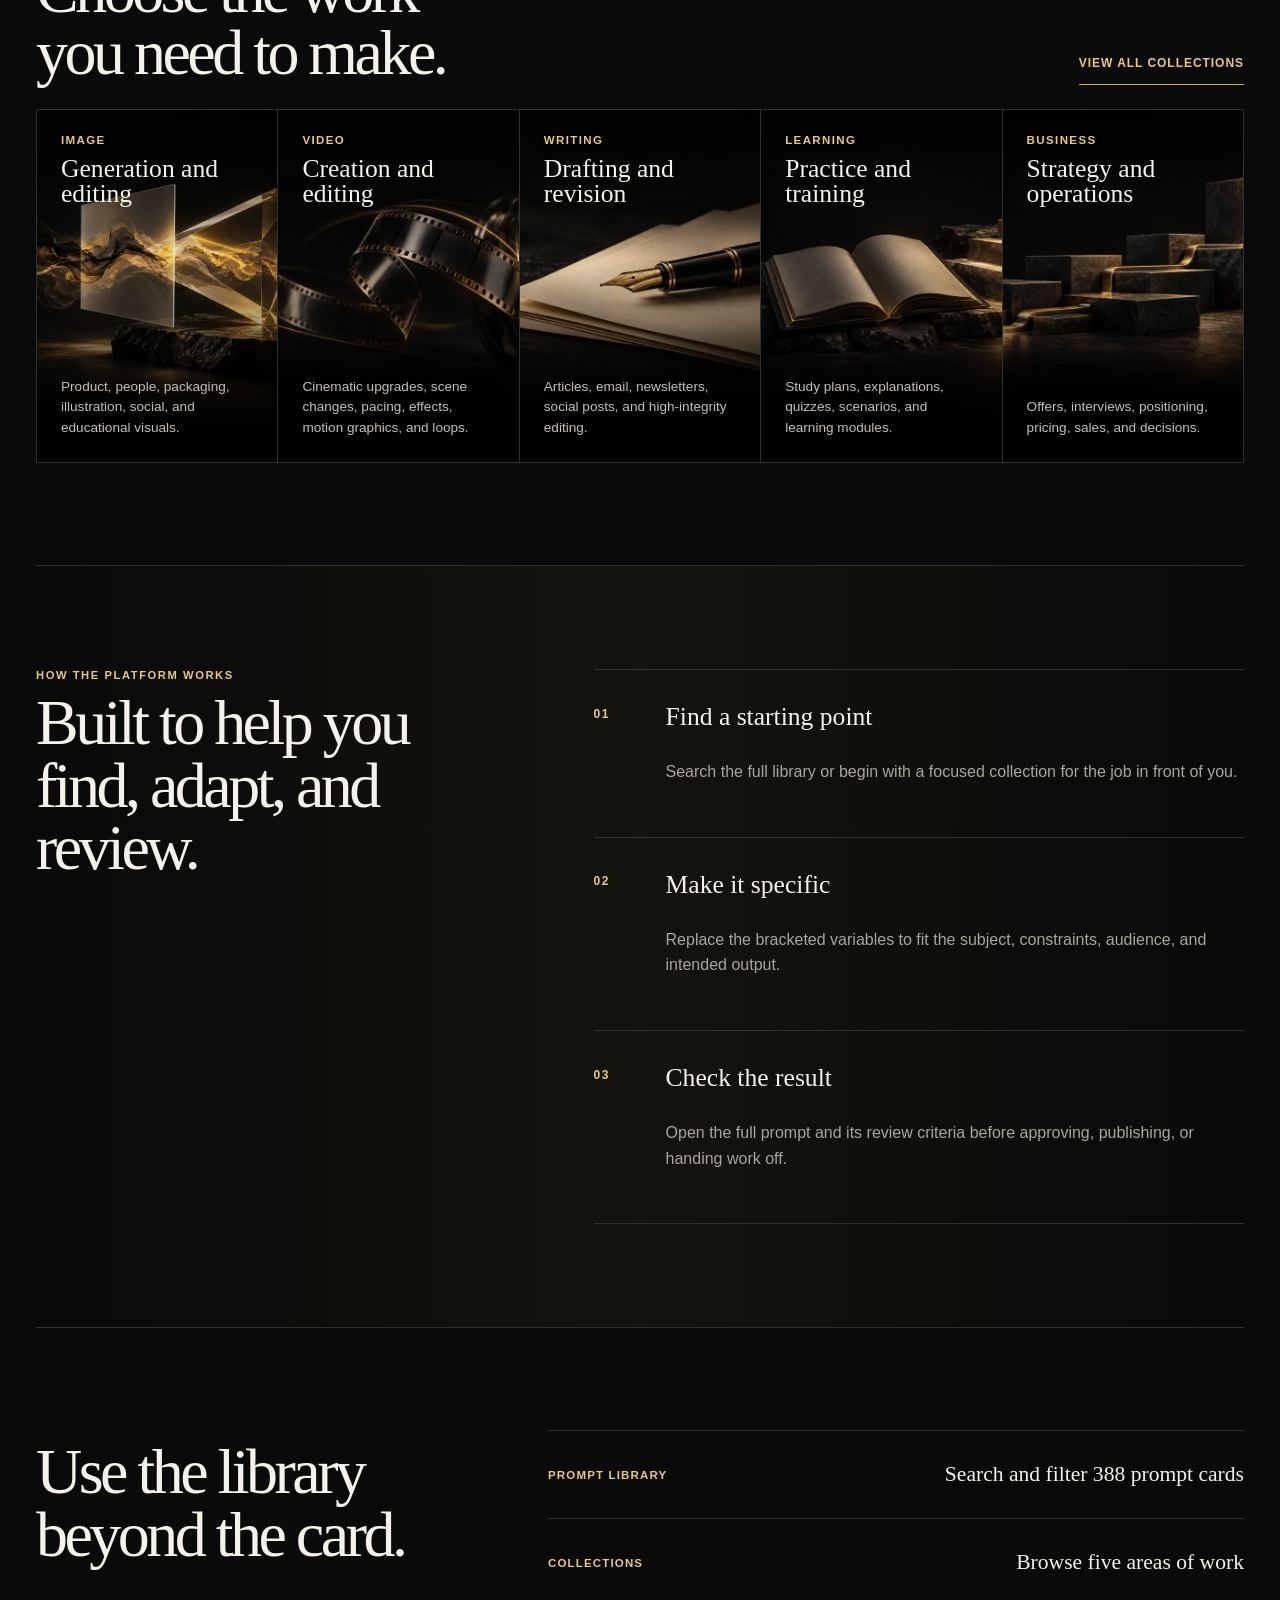
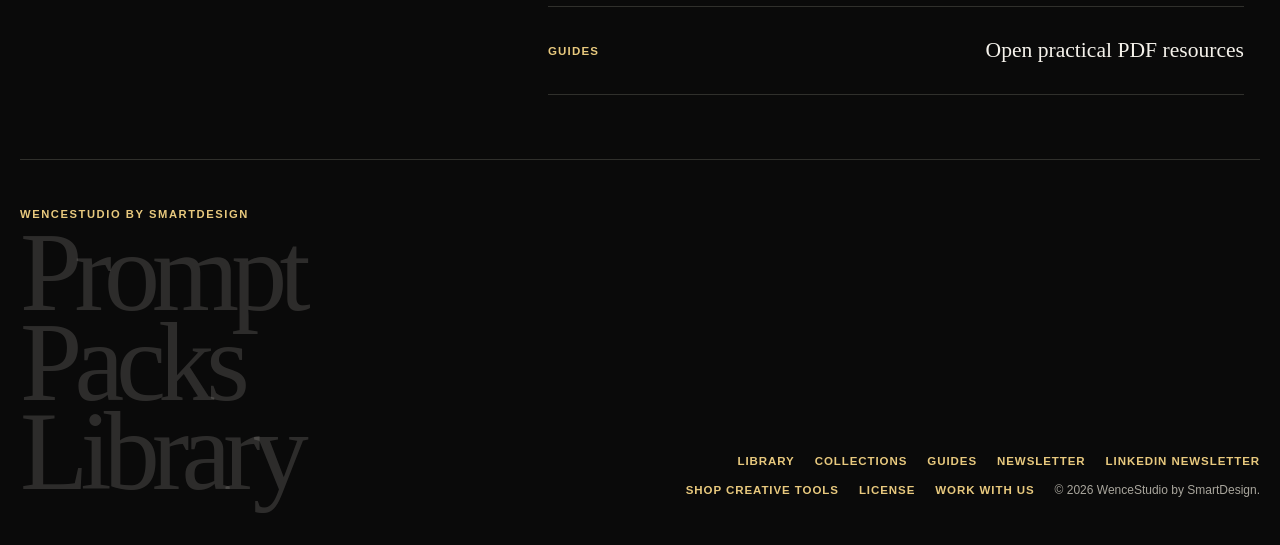
==== commit 1cfee00b: "Landing and guides: add scroll-craft scroll devices Hero depth planes, staggered section and card re" ====
--- a/site/index.html
+++ b/site/index.html
@@ -12,8 +12,8 @@
     <title>Prompt Packs Library | WenceStudio by SmartDesign</title>
     <link rel="icon" type="image/png" href="assets/images/wencestudio-logo.png">
     <link rel="apple-touch-icon" href="assets/images/wencestudio-logo.png">
-    <link rel="stylesheet" href="styles.css?v=20261031-landing-spacing">
-  <noscript><style>.reveal,.landing-intro.reveal>*{opacity:1;transform:none}</style></noscript></head>
+    <link rel="stylesheet" href="styles.css?v=20261031-scroll">
+  <noscript><style>.reveal,.landing-intro.reveal>*{opacity:1;transform:none}.stage:not(.is-visible) .rise{opacity:1}</style></noscript></head>
   <body class="landing-page">
     <a class="skip-link" href="#overview">Skip to platform overview</a>
     <header class="landing-header">
@@ -36,11 +36,12 @@
     </header>
     <main id="overview">
       <section class="landing-intro reveal" aria-labelledby="intro-heading"><p class="eyebrow">A better starting point</p><h2 id="intro-heading">Make the first draft more useful.</h2><p>Every prompt card pairs a clear task with editable variables and review checks. The goal is not more generated output. It is work you can assess, refine, and use responsibly.</p><aside class="prompt-card-preview" aria-label="Inside a prompt card, illustrative example"><p class="prompt-card-preview-label">Inside a prompt card <span>Example</span></p><dl><div><dt>Task</dt><dd>Create a product image</dd></div><div><dt>Customize</dt><dd>Subject · setting · lighting</dd></div><div><dt>Protect</dt><dd>Preserve product details and proportions</dd></div><div><dt>Review</dt><dd>Check accuracy, artifacts, and intended use</dd></div></dl><a class="text-link" href="library/">Explore prompt cards <span aria-hidden="true">↗</span></a></aside><ul class="landing-principles"><li>Define the job</li><li>Protect what matters</li><li>Review before release</li></ul></section>
-      <section class="platform-section reveal" aria-labelledby="categories-heading"><div class="section-heading"><div><p class="eyebrow">Collections</p><h2 id="categories-heading">Choose the work you need to make.</h2></div><a class="text-link" href="collections/">View all collections</a></div><div class="domain-grid platform-domain-grid"><a class="domain-card has-photo photo-image" href="image/"><span>Image</span><strong>Generation and editing</strong><small>Product, people, packaging, illustration, social, and educational visuals.</small></a><a class="domain-card has-photo photo-video" href="video/"><span>Video</span><strong>Creation and editing</strong><small>Cinematic upgrades, scene changes, pacing, effects, motion graphics, and loops.</small></a><a class="domain-card has-photo photo-writing" href="writing/"><span>Writing</span><strong>Drafting and revision</strong><small>Articles, email, newsletters, social posts, and high-integrity editing.</small></a><a class="domain-card has-photo photo-learning" href="learning/"><span>Learning</span><strong>Practice and training</strong><small>Study plans, explanations, quizzes, scenarios, and learning modules.</small></a><a class="domain-card has-photo photo-business" href="business/"><span>Business</span><strong>Strategy and operations</strong><small>Offers, interviews, positioning, pricing, sales, and decisions.</small></a></div></section>
-      <section class="platform-section platform-features reveal" aria-labelledby="features-heading"><p class="eyebrow">How the platform works</p><h2 id="features-heading">Built to help you find, adapt, and review.</h2><div class="platform-feature-grid"><article><span>01</span><h3>Find a starting point</h3><p>Search the full library or begin with a focused collection for the job in front of you.</p></article><article><span>02</span><h3>Make it specific</h3><p>Replace the bracketed variables to fit the subject, constraints, audience, and intended output.</p></article><article><span>03</span><h3>Check the result</h3><p>Open the full prompt and its review criteria before approving, publishing, or handing work off.</p></article></div></section>
-      <section class="platform-section platform-tools reveal" aria-labelledby="tools-heading"><div><p class="eyebrow">Resources and tools</p><h2 id="tools-heading">Use the library beyond the card.</h2></div><div class="platform-tool-list"><a href="library/"><span>Prompt library</span><strong>Search and filter 388 prompt cards</strong></a><a href="collections/"><span>Collections</span><strong>Browse five areas of work</strong></a><a href="guides/"><span>Guides</span><strong>Open practical PDF resources</strong></a></div></section>
+      <section class="platform-section reveal stage" aria-labelledby="categories-heading"><div class="section-heading rise"><div><h2 id="categories-heading">Choose the work you need to make.</h2></div><a class="text-link" href="collections/">View all collections</a></div><div class="domain-grid platform-domain-grid"><a class="rise domain-card has-photo photo-image" href="image/"><span>Image</span><strong>Generation and editing</strong><small>Product, people, packaging, illustration, social, and educational visuals.</small></a><a class="rise domain-card has-photo photo-video" href="video/"><span>Video</span><strong>Creation and editing</strong><small>Cinematic upgrades, scene changes, pacing, effects, motion graphics, and loops.</small></a><a class="rise domain-card has-photo photo-writing" href="writing/"><span>Writing</span><strong>Drafting and revision</strong><small>Articles, email, newsletters, social posts, and high-integrity editing.</small></a><a class="rise domain-card has-photo photo-learning" href="learning/"><span>Learning</span><strong>Practice and training</strong><small>Study plans, explanations, quizzes, scenarios, and learning modules.</small></a><a class="rise domain-card has-photo photo-business" href="business/"><span>Business</span><strong>Strategy and operations</strong><small>Offers, interviews, positioning, pricing, sales, and decisions.</small></a></div></section>
+      <section class="platform-section platform-features reveal stage" aria-labelledby="features-heading"><div class="platform-features-head rise"><p class="eyebrow">How the platform works</p><h2 id="features-heading">Built to help you find, adapt, and review.</h2></div><div class="platform-feature-grid"><article class="rise"><span>01</span><h3>Find a starting point</h3><p>Search the full library or begin with a focused collection for the job in front of you.</p></article><article class="rise"><span>02</span><h3>Make it specific</h3><p>Replace the bracketed variables to fit the subject, constraints, audience, and intended output.</p></article><article class="rise"><span>03</span><h3>Check the result</h3><p>Open the full prompt and its review criteria before approving, publishing, or handing work off.</p></article></div></section>
+      <section class="platform-section platform-tools reveal stage" aria-labelledby="tools-heading"><div class="rise"><h2 id="tools-heading">Use the library beyond the card.</h2></div><div class="platform-tool-list"><a class="rise" href="library/"><span>Prompt library</span><strong>Search and filter 388 prompt cards</strong></a><a class="rise" href="collections/"><span>Collections</span><strong>Browse five areas of work</strong></a><a class="rise" href="guides/"><span>Guides</span><strong>Open practical PDF resources</strong></a></div></section>
     </main>
     <footer class="landing-footer"><div><p class="eyebrow">WenceStudio by SmartDesign</p><h2>Prompt Packs Library</h2></div><div class="footer-links"><a href="library/">Library</a><a href="collections/">Collections</a><a href="guides/">Guides</a><a href="https://wencestudiochronicle.substack.com" target="_blank" rel="noopener">Newsletter</a><a href="https://www.linkedin.com/newsletters/wencestudio-chronicle-7396642749267140609/" target="_blank" rel="noopener">LinkedIn newsletter</a><a href="https://wencestudio8.gumroad.com/shop-all-wencestudio-products" target="_blank" rel="noopener">Shop creative tools</a><a href="license/">License</a><a href="mailto:hello@wencestudio.com">Work with us</a><p>© 2026 WenceStudio by SmartDesign.</p></div></footer>
     <script src="landing.js?v=20261017-theme"></script>
+    <script src="scroll.js?v=20261031-scroll"></script>
   </body>
 </html>
--- a/site/styles.css
+++ b/site/styles.css
@@ -201,7 +201,7 @@
 .landing-status-link:hover { color: var(--focus); }
 .platform-section { position: relative; width: min(1240px, calc(100% - 2rem)); margin: 0 auto; padding: clamp(4rem, 8vw, 7rem) 0; border-bottom: 1px solid var(--line); }
 .section-heading { display: flex; justify-content: space-between; gap: 2rem; align-items: end; margin-bottom: 1.5rem; }
-.section-heading h2, .platform-section > h2, .platform-tools h2 { max-width: 14ch; margin: .7rem 0 0; font-family: var(--serif); font-size: clamp(2.5rem, 5vw, 4.75rem); font-weight: 400; letter-spacing: -.055em; line-height: .98; }
+.section-heading h2, .platform-section > h2, .platform-tools h2, .platform-features-head h2 { max-width: 14ch; margin: .7rem 0 0; font-family: var(--serif); font-size: clamp(2.5rem, 5vw, 4.75rem); font-weight: 400; letter-spacing: -.055em; line-height: .98; }
 .text-link { min-height: 2.75rem; display: inline-flex; align-items: center; border-bottom: 1px solid var(--gold); color: var(--gold-soft); font-size: .75rem; font-weight: 700; letter-spacing: .08em; text-decoration: none; text-transform: uppercase; }
 .platform-domain-grid { grid-template-columns: repeat(5, minmax(0, 1fr)); }
 .platform-features { background: linear-gradient(90deg, transparent, color-mix(in srgb, var(--gold) 6%, transparent), transparent); }
@@ -389,3 +389,54 @@
 .landing-proof .text-link { display: inline; min-height: 0; padding-bottom: .1rem; }
 @media (max-width: 720px) { .art-label { display: none; } .landing-intro { grid-template-rows: none; } }
 
+/* Collections and guides: one footer rule, one gap, aligned with the content above */
+#collections, #guides { padding-bottom: 0; }
+#collections > .platform-section:last-child { padding-bottom: 0; border-bottom: 0; }
+#collections + .page-footer, #guides + .page-footer { width: min(1208px, calc(100% - 4rem)); margin-top: clamp(2.5rem, 5vw, 4rem); }
+.page-footer a { transition: color .15s ease; }
+@media (hover: hover) and (pointer: fine) { .page-footer a:hover { color: var(--paper); } }
+@media (prefers-reduced-motion: reduce) { .page-footer a { transition: none; } }
+
+
+/* Scroll devices: transform and opacity only, reduced-motion override, fail open. */
+@keyframes rise-in { from { opacity: 0; transform: translateY(1.25rem); } }
+@keyframes sc-failopen { to { opacity: 1; } }
+.stage.reveal { opacity: 1; transform: none; transition: none; }
+.stage:not(.is-visible) .rise { opacity: 0; }
+.stage.is-visible .rise { animation: rise-in .6s cubic-bezier(.23, 1, .32, 1) backwards; animation-delay: calc(var(--i, 0) * 70ms); }
+.rise:nth-child(1), .view-rise:nth-child(3n + 1) { --i: 0; } .rise:nth-child(2), .view-rise:nth-child(3n + 2) { --i: 1; } .rise:nth-child(3), .view-rise:nth-child(3n) { --i: 2; } .rise:nth-child(4) { --i: 3; } .rise:nth-child(5) { --i: 4; }
+.platform-domain-grid .rise { animation-delay: calc((var(--i, 0) + 2) * 70ms); }
+.platform-feature-grid .rise { animation-delay: calc((var(--i, 0) + 1) * 90ms); }
+.sc-js .view-rise:not(.is-visible) { opacity: 0; }
+.sc-js:not(.sc-ready) .view-rise { animation: sc-failopen 0s linear 2s forwards; }
+.view-rise.is-visible { animation: rise-in .6s cubic-bezier(.23, 1, .32, 1) backwards; animation-delay: calc(var(--i, 0) * 80ms); }
+
+.scroll-progress { position: fixed; z-index: 6; inset: 0 0 auto; height: 2px; pointer-events: none; }
+.scroll-progress span { display: block; height: 100%; background: var(--gold); transform: scaleX(var(--page-p, 0)); transform-origin: 0 50%; }
+
+.landing-hero { --hero-p: 0; }
+@media (prefers-reduced-motion: no-preference) {
+  .landing-art > * { will-change: transform; }
+  .art-orb { transform: translate3d(0, calc(var(--hero-p) * 2.5rem), 0); }
+  .art-line { transform: translate3d(0, calc(var(--hero-p) * 1rem), 0) rotate(-24deg); }
+  .art-card-one { transform: translate3d(0, calc(var(--hero-p) * -5rem), 0) rotate(11deg); }
+  .art-card-two { transform: translate3d(0, calc(var(--hero-p) * -3rem), 0) rotate(-10deg); }
+  .landing-hero-copy { transform: translate3d(0, calc(var(--hero-p) * 2rem), 0); opacity: calc(1 - var(--hero-p) * .7); }
+}
+
+/* How the platform works: copy holds while the three steps pass. */
+.platform-feature-grid { margin-top: 2rem; gap: 0; border: 0; background: none; grid-template-columns: minmax(0, 1fr); }
+.platform-feature-grid article { min-height: 0; display: grid; grid-template-columns: 3.5rem minmax(0, 1fr); column-gap: 1rem; padding: 2rem 0 2.25rem; border-top: 1px solid var(--line); background: none; }
+.platform-feature-grid article:last-child { border-bottom: 1px solid var(--line); }
+.platform-feature-grid article span { grid-row: 1 / span 2; padding-top: .3rem; }
+.platform-feature-grid h3 { margin: 0 0 .7rem; }
+@media (min-width: 900px) {
+  .platform-features { display: grid; grid-template-columns: minmax(0, .85fr) minmax(0, 1.15fr); column-gap: clamp(2rem, 6vw, 6rem); align-items: start; }
+  .platform-features-head { position: sticky; top: 7rem; }
+  .platform-feature-grid { margin-top: 0; }
+}
+
+@media (prefers-reduced-motion: reduce) {
+  .stage.is-visible .rise, .view-rise.is-visible { animation: none; }
+  .sc-js .view-rise:not(.is-visible) { opacity: 1; }
+}
